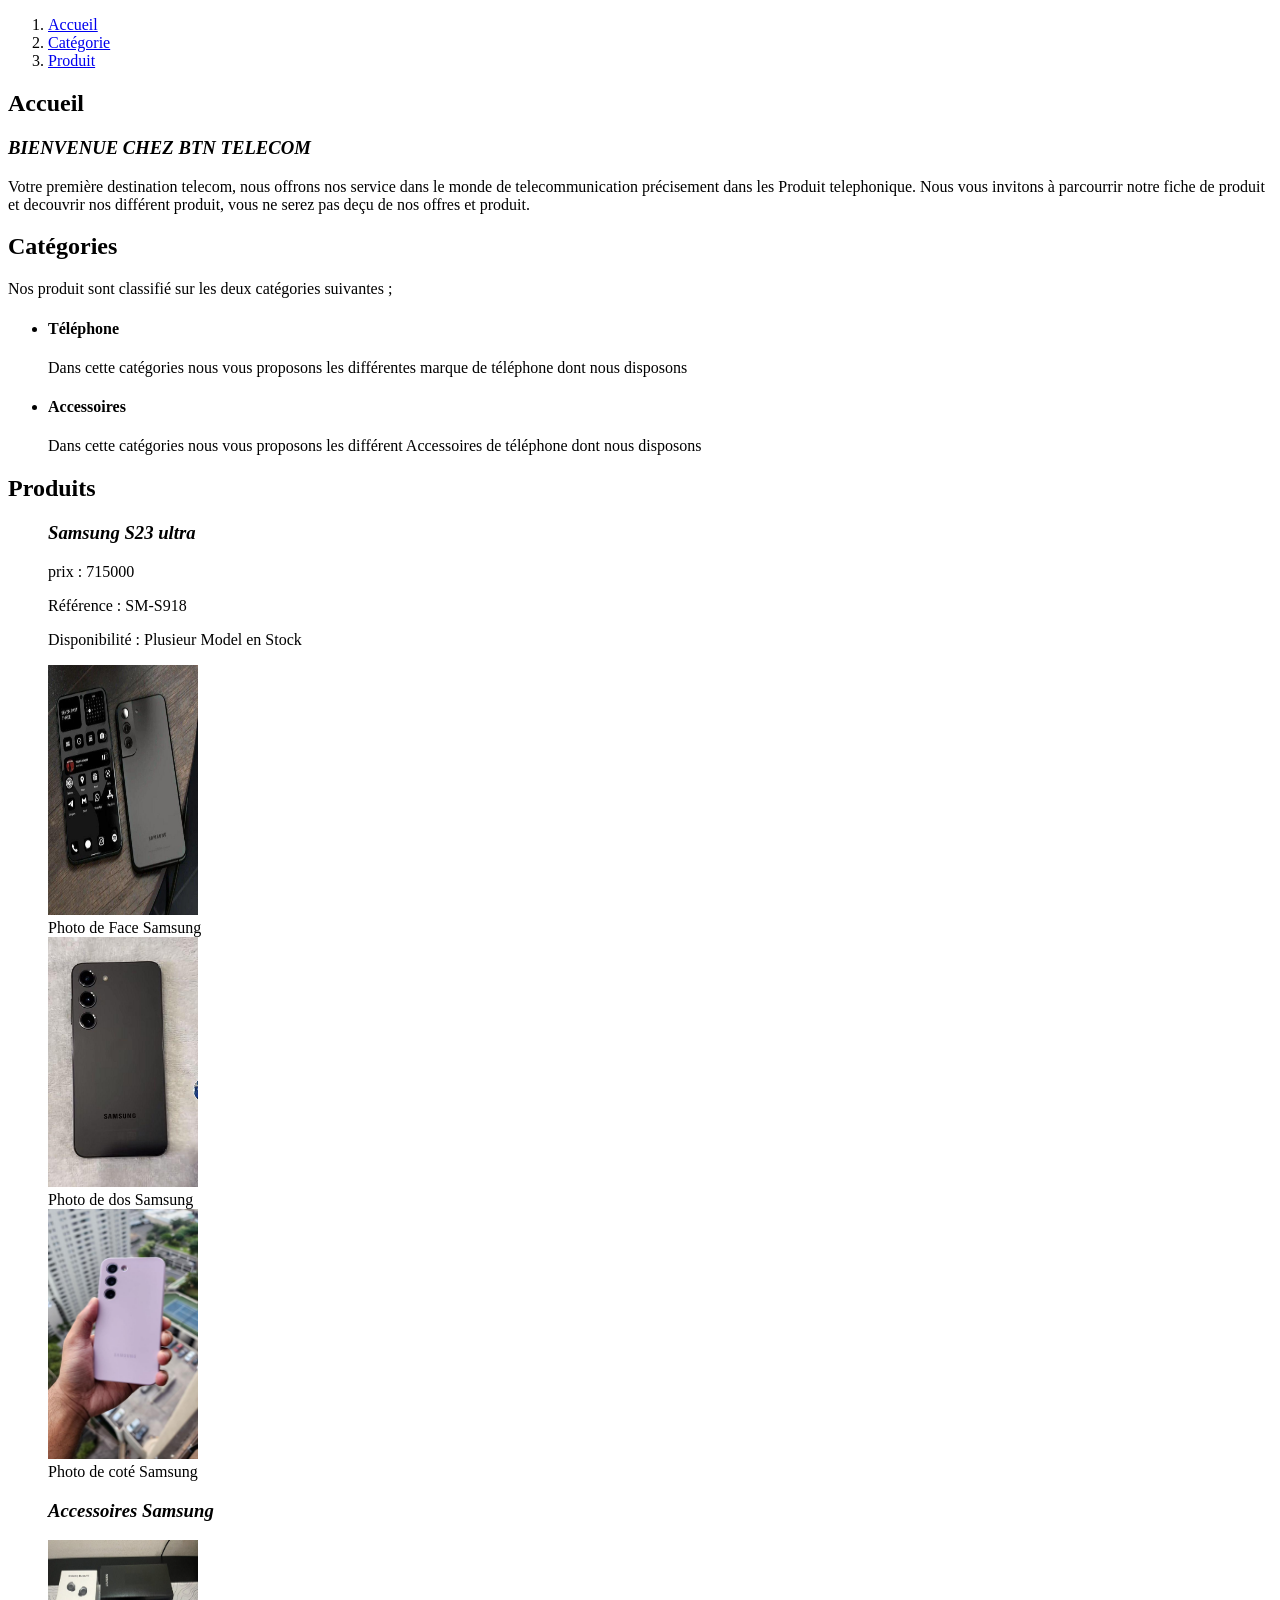
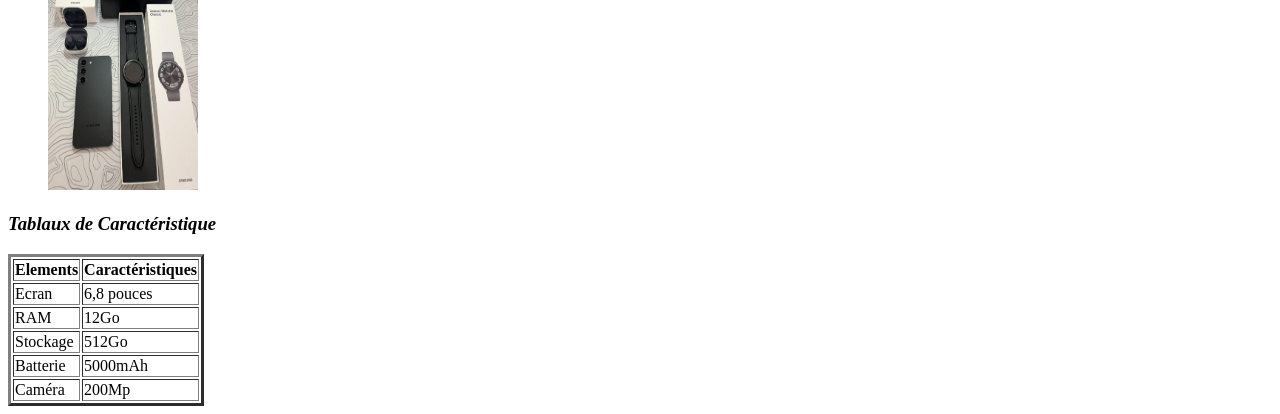
==== index.html @ 60539f17 "first commit" ====
<!DOCTYPE html>
<html lang="fr">

<head>
    <meta charset="UTF-8">
    <meta name="viewport" content="width=device-width, initial-scale=1.0">
    <title>BTN TELECOM</title>
</head>

<body>
    <!-- En-tete du site -->
    <header>
        <nav>
            <ol>
                <li><a href="#Accueil">Accueil</a></li>
                <li><a href="#Catégorie">Catégorie</a></li>
                <li><a href="#Produit">Produit</a></li>
            </ol>
        </nav>
    </header>
    <h2 id="Accueil">
        Accueil
    </h2>
    <h3>
        <em>
            BIENVENUE CHEZ BTN TELECOM
        </em>
    </h3>
    <P>
        Votre première destination telecom, nous offrons nos service dans le monde de telecommunication précisement dans
        les Produit telephonique. Nous vous invitons à parcourrir notre fiche de produit et decouvrir nos différent
        produit, vous ne serez pas deçu de nos offres et produit.
    </P>
    <h2 id="Catégorie">
        Catégories
    </h2>
    <p>
        Nos produit sont classifié sur les deux catégories suivantes ;
    </p>
    <ul>
        <li>
            <h4>
                Téléphone
            </h4>
        </li>
        <p>
            Dans cette catégories nous vous proposons les différentes marque de téléphone dont nous disposons
        </p>
        <li>
            <h4>
                Accessoires
            </h4>
        </li>
        <p>Dans cette catégories nous vous proposons les différent Accessoires de téléphone dont nous disposons</p>
    </ul>
    <h2 id="Produit">Produits</h2>
    <figure>
        <h3><em>Samsung S23 ultra</em></h3>
        <p>prix : 715000</p>
        <P>Référence : SM-S918</P>
        <P>Disponibilité : Plusieur Model en Stock</P>
        <img src="Image1.jpg" alt="Photo de Face Samsung" width="150" height="250">
        <figcaption>
            Photo de Face Samsung
        </figcaption>
        <img src="Image2.jpg" alt="Photo de dos Samsung" width="150" height="250">
        <FIgcaption>
            Photo de dos Samsung
        </FIgcaption>
        <img src="Image3.jpg" alt="photo de coté Samsung" width="150" height="250">
        <FIgcaption>
            Photo de coté Samsung
        </FIgcaption>
        <h3><em>Accessoires Samsung</em></h3>
        <img src="Image4.jpg" alt="Accessoires Samsung" width="150" height="250">
    </figure>
    <h3><em>Tablaux de Caractéristique</em></h3>
    <table border="3">
        <thead>
            <tr>
                <th>Elements</th>
                <th>Caractéristiques</th>
            </tr>
        </thead>
        <tbody>
            <tr>
                <td>
                    Ecran
                </td>
                <td>
                    6,8 pouces
                </td>
            </tr>
            <tr>
                <td>
                    RAM
                </td>
                <td>
                    12Go
                </td>
            </tr>
            <tr>
                <td>
                    Stockage
                </td>
                <td>
                    512Go
                </td>
            </tr>
            <tr>
                <td>
                    Batterie
                </td>
                <td>
                    5000mAh
                </td>
            </tr>
            <tr>
                <td>
                    Caméra
                </td>
                <td>
                    200Mp
                </td>
            </tr></tbody>
    </table>
</body>

</html>
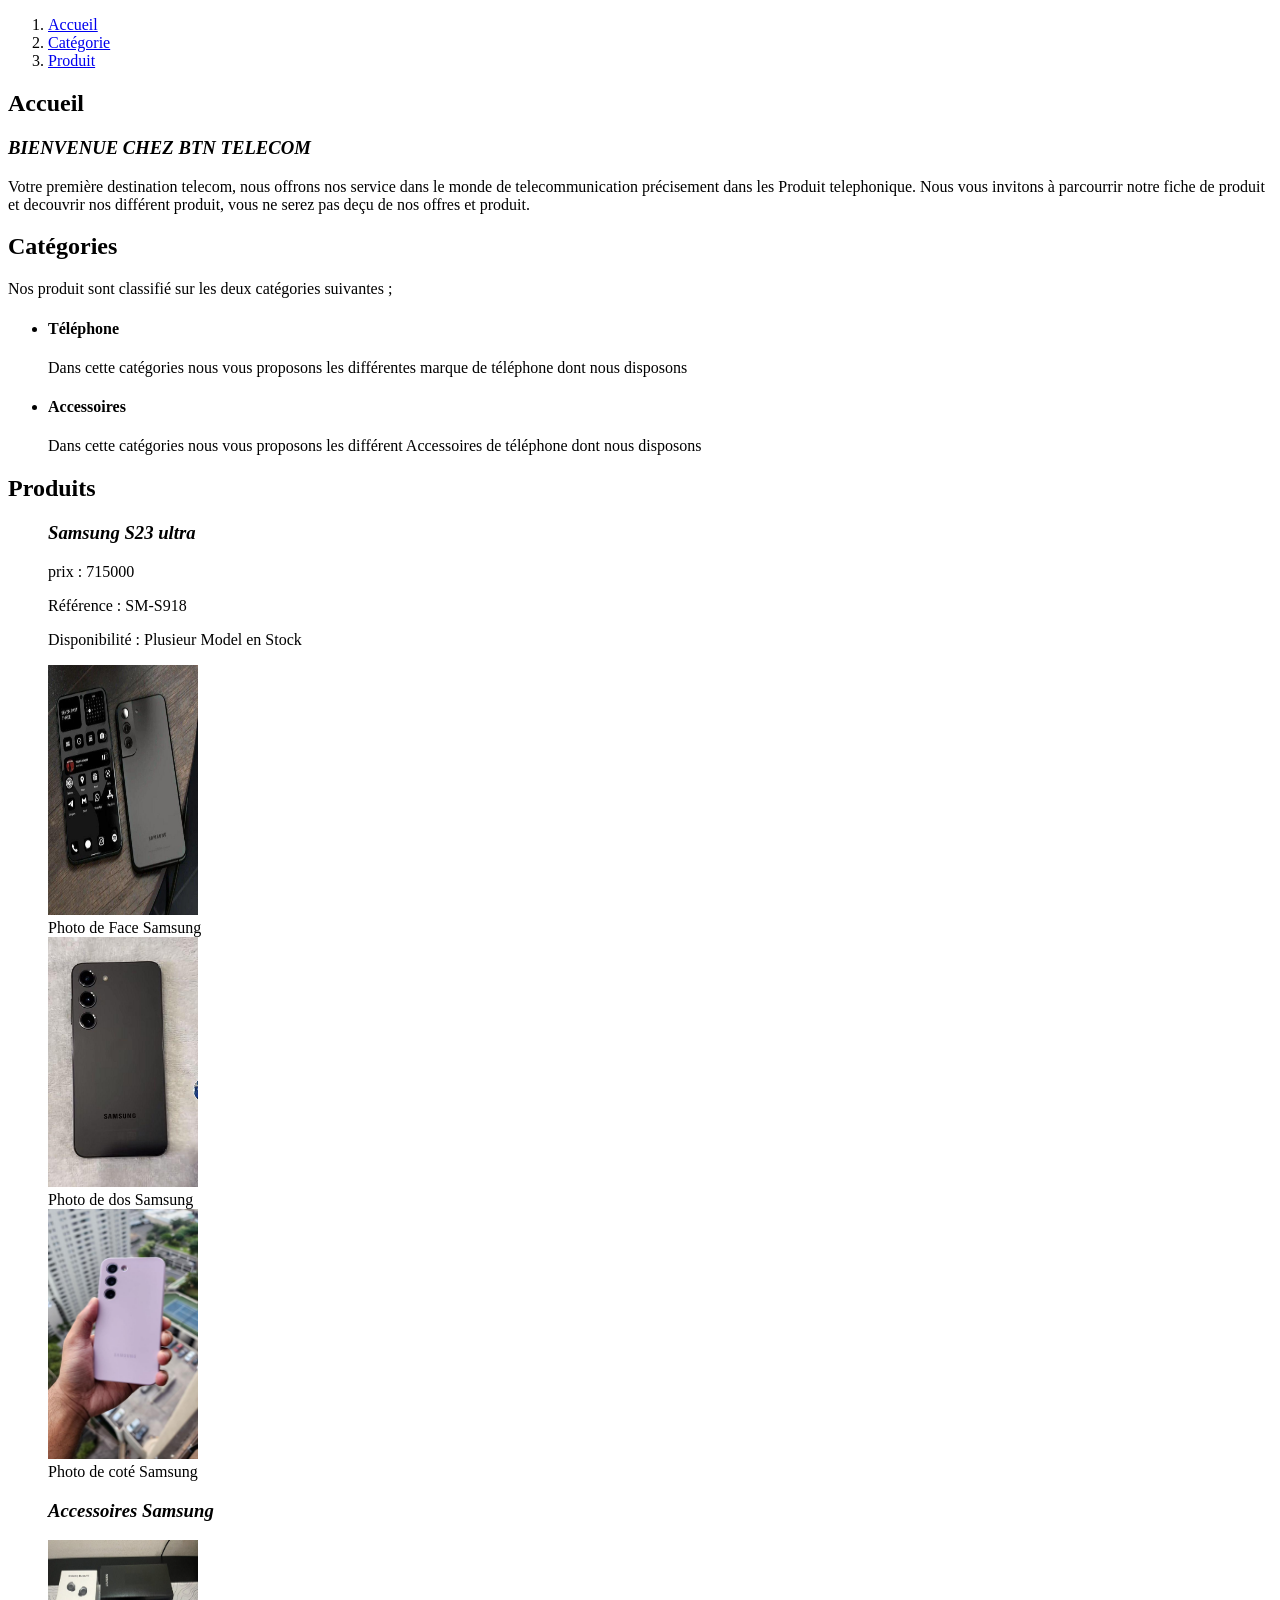
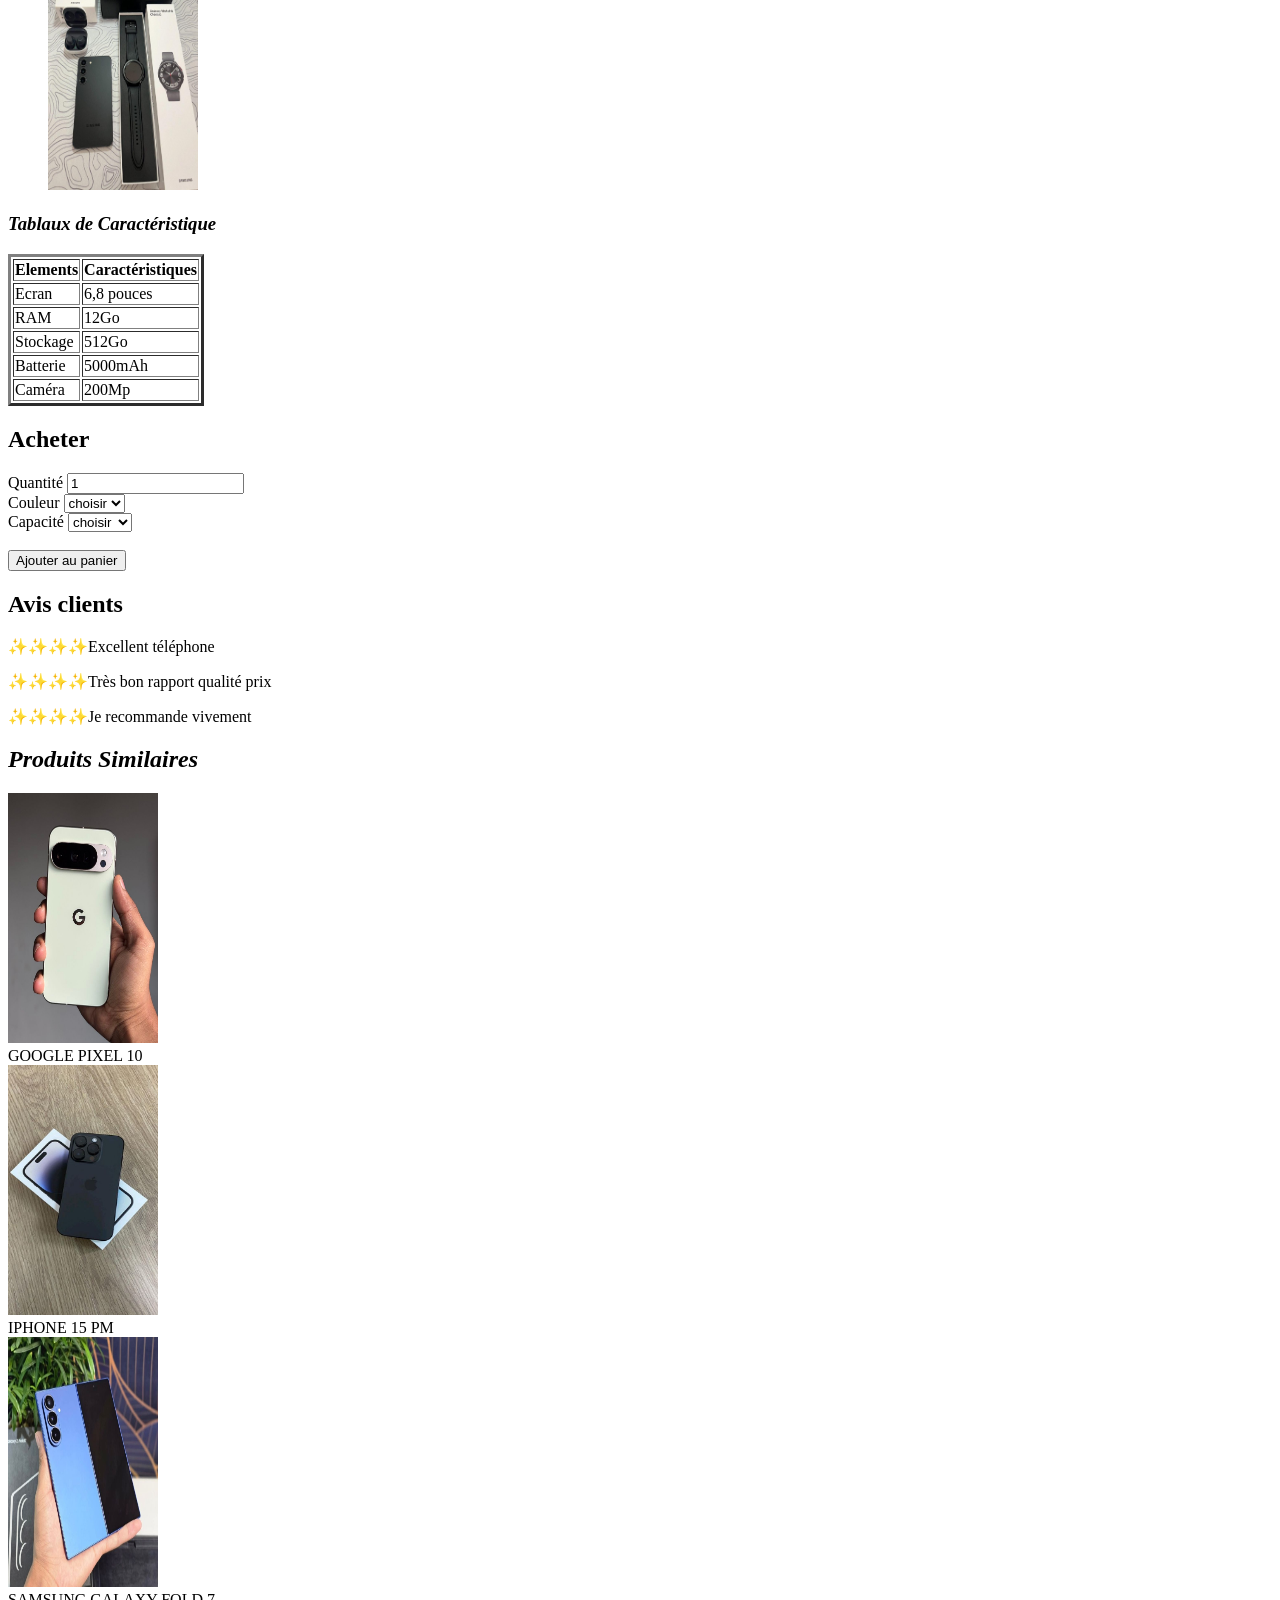
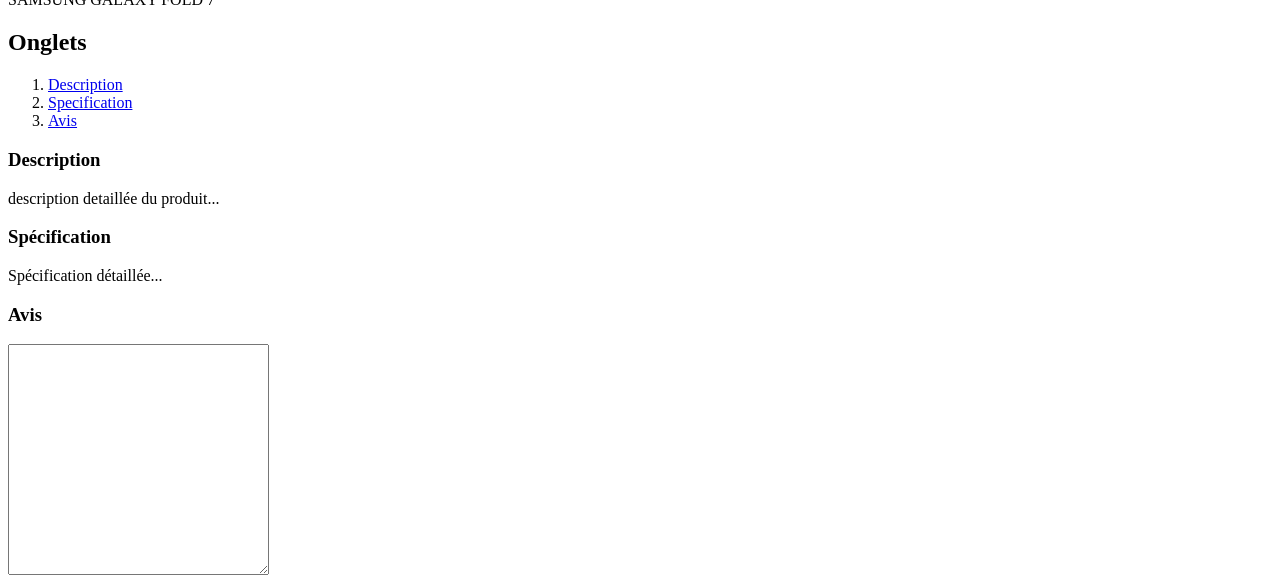
==== commit 087f3e38: "html commit" ====
--- a/index.html
+++ b/index.html
@@ -9,8 +9,8 @@
 
 <body>
     <!-- En-tete du site -->
-    <header>
-        <nav>
+    <header class="head" id="head-nav">
+        <nav class="nav" id="nav-link">
             <ol>
                 <li><a href="#Accueil">Accueil</a></li>
                 <li><a href="#Catégorie">Catégorie</a></li>
@@ -75,14 +75,14 @@
         <img src="Image4.jpg" alt="Accessoires Samsung" width="150" height="250">
     </figure>
     <h3><em>Tablaux de Caractéristique</em></h3>
-    <table border="3">
+    <table id="tab" border="3">
         <thead>
             <tr>
                 <th>Elements</th>
                 <th>Caractéristiques</th>
             </tr>
         </thead>
-        <tbody>
+        <tbody id="tbody">
             <tr>
                 <td>
                     Ecran
@@ -122,8 +122,76 @@
                 <td>
                     200Mp
                 </td>
-            </tr></tbody>
+            </tr>
+        </tbody>
     </table>
+    <section>
+        <h2>Acheter</h2>
+        <form action="">
+            <label>Quantité</label>
+            <input type="number" min="1" value="1" required><br>
+            <label>Couleur</label>
+            <select name="" id="" required>
+                <option>choisir</option>
+                <option>Noir</option>
+                <option>Bleu</option>
+                <option>Blanc</option>
+                <option>Gris</option>
+            </select>
+            <br>
+            <label>Capacité</label>
+            <select name="" id="" required>
+                <option>choisir</option>
+                <option>64GB</option>
+                <option>128GB</option>
+                <option>256GB</option>
+                <option>512GB</option>
+            </select>
+            <br><br>
+            <button id="bouton" type="submit">Ajouter au panier</button>
+        </form>
+    </section>
+    <section id="sec1">
+        <h2>Avis clients</h2>
+        <p>✨✨✨✨Excellent téléphone</p>
+        <p>✨✨✨✨Très bon rapport qualité prix</p>
+        <p>✨✨✨✨Je recommande vivement</p>
+
+    </section>
+    <section id="sec2">
+        <h2><em>Produits Similaires</em></h2>
+        <img src="Image7.jpg" alt="vue de dos du telephone" width="150" height="250">
+        <figcaption>
+            GOOGLE PIXEL 10
+        </figcaption>
+        <img src="Image5.jpg" alt="vue de dos" width="150" height="250">
+        <figcaption>
+            IPHONE 15 PM
+        </figcaption>
+        <img src="Image6.jpg" alt="vue de dos" width="150" height="250">
+        <figcaption>
+            SAMSUNG GALAXY FOLD 7
+        </figcaption>
+    </section>
+    <section id="sec3">
+        <h2>Onglets</h2>
+        <nav class="" id="nav-link2">
+            <ol>
+                <li><a href="#description">Description</a></li>
+                <li><a href="#specification">Specification</a></li>
+                <li><a href="#avis">Avis</a></li>
+            </ol>
+        </nav>
+        <h3 id="description">Description</h3>
+        <p>description detaillée du produit...</p>
+
+        <h3 id="spécifiaction">Spécification</h3>
+        <p>Spécification détaillée...</p>
+
+        <h3 id="avis">Avis</h3>
+        <textarea cols="30" rows="15" placeholder="">
+        </textarea>
+    </section>
 </body>
 
 </html>
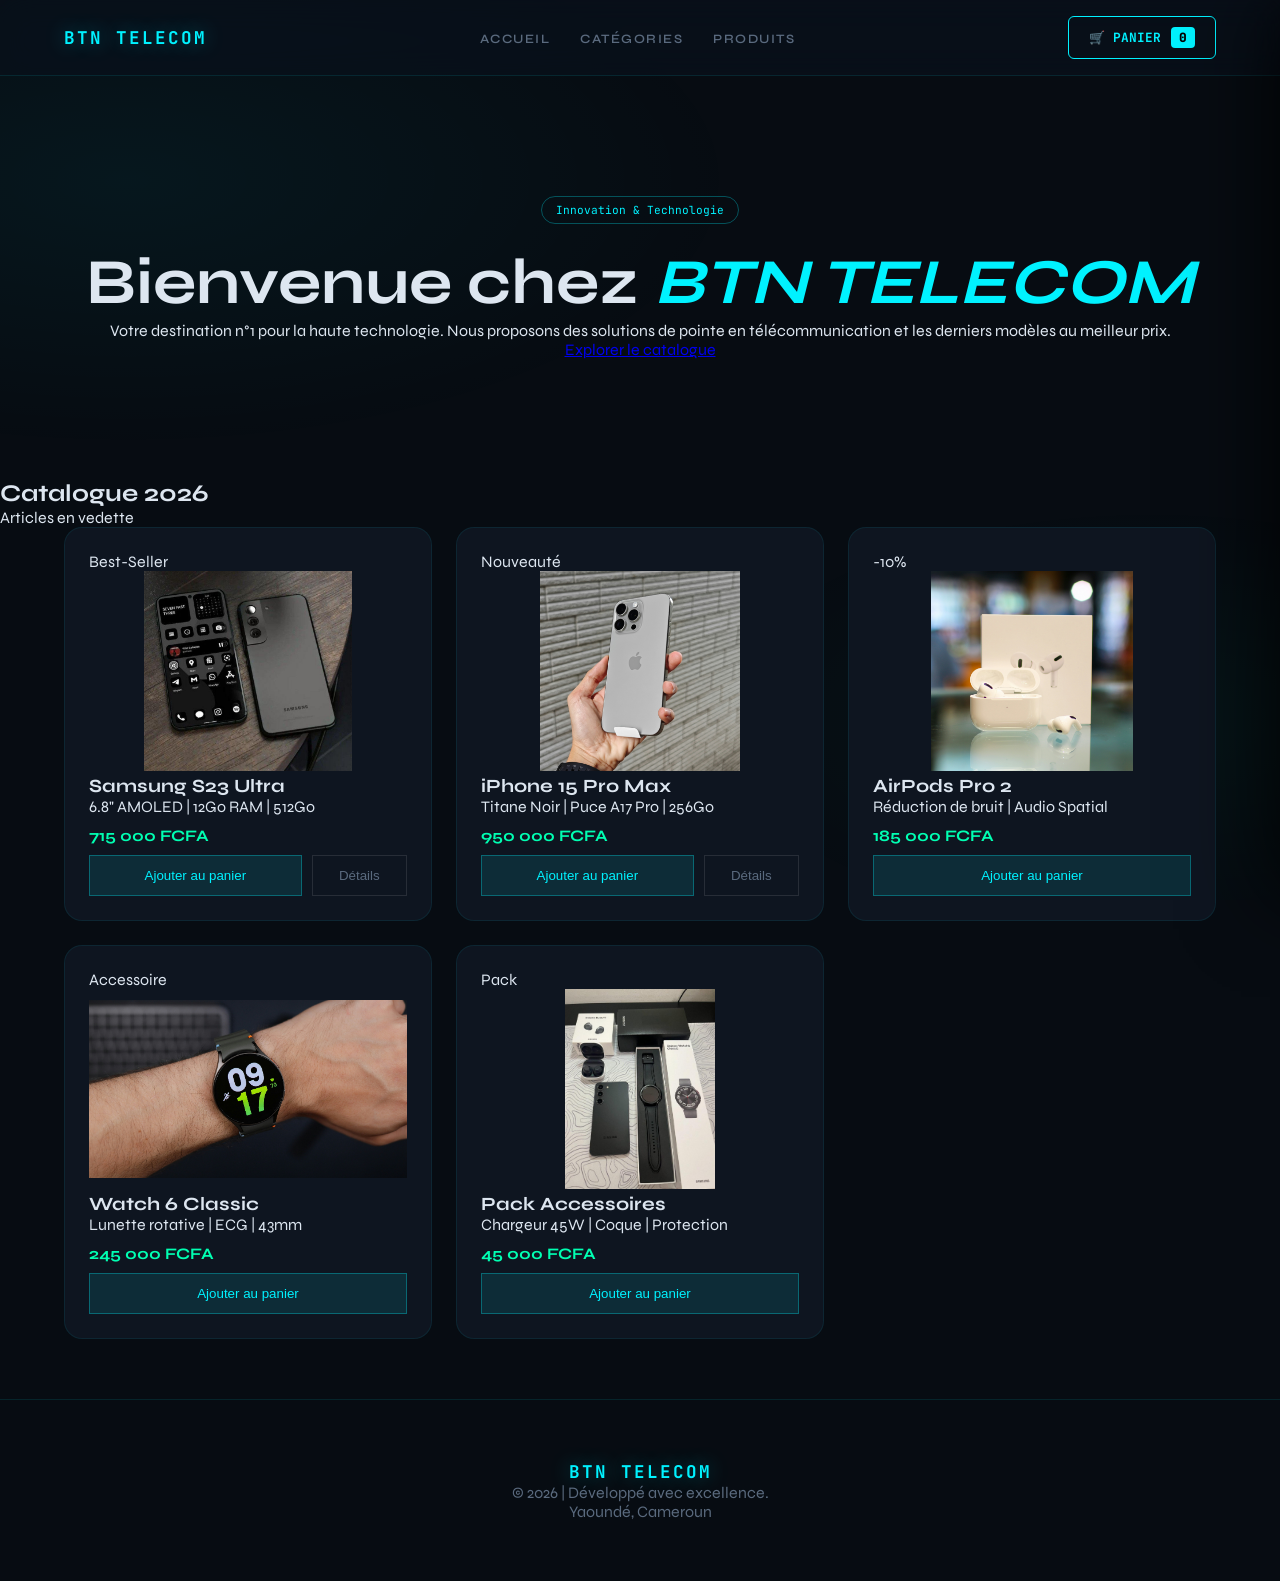
==== commit 8a6ee9e3: "Add files via upload" ====
--- a/index.html
+++ b/index.html
@@ -1,197 +1,151 @@
 <!DOCTYPE html>
 <html lang="fr">
-
 <head>
     <meta charset="UTF-8">
     <meta name="viewport" content="width=device-width, initial-scale=1.0">
-    <title>BTN TELECOM</title>
+    <title>BTN TELECOM | Premium Tech Store</title>
+    
+    <link rel="preconnect" href="https://fonts.googleapis.com">
+    <link rel="preconnect" href="https://fonts.gstatic.com" crossorigin>
+    <link href="https://fonts.googleapis.com/css2?family=JetBrains+Mono:wght@400;700&family=Syne:wght@400;600;700;800&display=swap" rel="stylesheet">
+    
+    <link rel="stylesheet" href="style.css">
 </head>
+<body>
 
-<body>
-    <!-- En-tete du site -->
-    <header class="head" id="head-nav">
-        <nav class="nav" id="nav-link">
+    <div id="overlay" class="overlay"></div>
+
+    <header>
+        <div class="logo">BTN TELECOM</div>
+        <nav>
             <ol>
-                <li><a href="#Accueil">Accueil</a></li>
-                <li><a href="#Catégorie">Catégorie</a></li>
-                <li><a href="#Produit">Produit</a></li>
+                <li><a href="#accueil">Accueil</a></li>
+                <li><a href="#categories">Catégories</a></li>
+                <li><a href="#produits">Produits</a></li>
             </ol>
         </nav>
+        <div class="cart-container">
+            <button id="cart-icon-btn">
+                🛒 PANIER <span id="cart-count">0</span>
+            </button>
+        </div>
     </header>
-    <h2 id="Accueil">
-        Accueil
-    </h2>
-    <h3>
-        <em>
-            BIENVENUE CHEZ BTN TELECOM
-        </em>
-    </h3>
-    <P>
-        Votre première destination telecom, nous offrons nos service dans le monde de telecommunication précisement dans
-        les Produit telephonique. Nous vous invitons à parcourrir notre fiche de produit et decouvrir nos différent
-        produit, vous ne serez pas deçu de nos offres et produit.
-    </P>
-    <h2 id="Catégorie">
-        Catégories
-    </h2>
-    <p>
-        Nos produit sont classifié sur les deux catégories suivantes ;
-    </p>
-    <ul>
-        <li>
-            <h4>
-                Téléphone
-            </h4>
-        </li>
-        <p>
-            Dans cette catégories nous vous proposons les différentes marque de téléphone dont nous disposons
-        </p>
-        <li>
-            <h4>
-                Accessoires
-            </h4>
-        </li>
-        <p>Dans cette catégories nous vous proposons les différent Accessoires de téléphone dont nous disposons</p>
-    </ul>
-    <h2 id="Produit">Produits</h2>
-    <figure>
-        <h3><em>Samsung S23 ultra</em></h3>
-        <p>prix : 715000</p>
-        <P>Référence : SM-S918</P>
-        <P>Disponibilité : Plusieur Model en Stock</P>
-        <img src="Image1.jpg" alt="Photo de Face Samsung" width="150" height="250">
-        <figcaption>
-            Photo de Face Samsung
-        </figcaption>
-        <img src="Image2.jpg" alt="Photo de dos Samsung" width="150" height="250">
-        <FIgcaption>
-            Photo de dos Samsung
-        </FIgcaption>
-        <img src="Image3.jpg" alt="photo de coté Samsung" width="150" height="250">
-        <FIgcaption>
-            Photo de coté Samsung
-        </FIgcaption>
-        <h3><em>Accessoires Samsung</em></h3>
-        <img src="Image4.jpg" alt="Accessoires Samsung" width="150" height="250">
-    </figure>
-    <h3><em>Tablaux de Caractéristique</em></h3>
-    <table id="tab" border="3">
-        <thead>
-            <tr>
-                <th>Elements</th>
-                <th>Caractéristiques</th>
-            </tr>
-        </thead>
-        <tbody id="tbody">
-            <tr>
-                <td>
-                    Ecran
-                </td>
-                <td>
-                    6,8 pouces
-                </td>
-            </tr>
-            <tr>
-                <td>
-                    RAM
-                </td>
-                <td>
-                    12Go
-                </td>
-            </tr>
-            <tr>
-                <td>
-                    Stockage
-                </td>
-                <td>
-                    512Go
-                </td>
-            </tr>
-            <tr>
-                <td>
-                    Batterie
-                </td>
-                <td>
-                    5000mAh
-                </td>
-            </tr>
-            <tr>
-                <td>
-                    Caméra
-                </td>
-                <td>
-                    200Mp
-                </td>
-            </tr>
-        </tbody>
-    </table>
-    <section>
-        <h2>Acheter</h2>
-        <form action="">
-            <label>Quantité</label>
-            <input type="number" min="1" value="1" required><br>
-            <label>Couleur</label>
-            <select name="" id="" required>
-                <option>choisir</option>
-                <option>Noir</option>
-                <option>Bleu</option>
-                <option>Blanc</option>
-                <option>Gris</option>
-            </select>
-            <br>
-            <label>Capacité</label>
-            <select name="" id="" required>
-                <option>choisir</option>
-                <option>64GB</option>
-                <option>128GB</option>
-                <option>256GB</option>
-                <option>512GB</option>
-            </select>
-            <br><br>
-            <button id="bouton" type="submit">Ajouter au panier</button>
-        </form>
-    </section>
-    <section id="sec1">
-        <h2>Avis clients</h2>
-        <p>✨✨✨✨Excellent téléphone</p>
-        <p>✨✨✨✨Très bon rapport qualité prix</p>
-        <p>✨✨✨✨Je recommande vivement</p>
 
-    </section>
-    <section id="sec2">
-        <h2><em>Produits Similaires</em></h2>
-        <img src="Image7.jpg" alt="vue de dos du telephone" width="150" height="250">
-        <figcaption>
-            GOOGLE PIXEL 10
-        </figcaption>
-        <img src="Image5.jpg" alt="vue de dos" width="150" height="250">
-        <figcaption>
-            IPHONE 15 PM
-        </figcaption>
-        <img src="Image6.jpg" alt="vue de dos" width="150" height="250">
-        <figcaption>
-            SAMSUNG GALAXY FOLD 7
-        </figcaption>
-    </section>
-    <section id="sec3">
-        <h2>Onglets</h2>
-        <nav class="" id="nav-link2">
-            <ol>
-                <li><a href="#description">Description</a></li>
-                <li><a href="#specification">Specification</a></li>
-                <li><a href="#avis">Avis</a></li>
-            </ol>
-        </nav>
-        <h3 id="description">Description</h3>
-        <p>description detaillée du produit...</p>
+    <div id="cart-sidebar" class="cart-sidebar">
+        <div class="cart-header">
+            <h3>MON PANIER</h3>
+            <button id="close-cart">&times;</button>
+        </div>
+        <div id="cart-items-list">
+            <p class="empty-msg">Votre panier est vide.</p>
+        </div>
+        <div class="cart-footer">
+            <div class="total">
+                <span class="total-label">Total estimation</span>
+                <span class="total-amount"><span id="cart-total">0</span> FCFA</span>
+            </div>
+            <button class="btn-checkout">Commander via WhatsApp</button>
+        </div>
+    </div>
 
-        <h3 id="spécifiaction">Spécification</h3>
-        <p>Spécification détaillée...</p>
+    <main>
+        <section id="accueil">
+            <div class="hero-content">
+                <span class="hero-eyebrow">Innovation & Technologie</span>
+                <h1>Bienvenue chez <em>BTN TELECOM</em></h1>
+                <p class="hero-sub">
+                    Votre destination n°1 pour la haute technologie. Nous proposons des solutions de pointe 
+                    en télécommunication et les derniers modèles au meilleur prix.
+                </p>
+                <a href="#produits" class="hero-cta">Explorer le catalogue</a>
+            </div>
+        </section>
 
-        <h3 id="avis">Avis</h3>
-        <textarea cols="30" rows="15" placeholder="">
-        </textarea>
-    </section>
+        <section id="produits" class="section-wrapper">
+            <div class="section-header">
+                <h2>Catalogue 2026</h2>
+                <span class="badge-count">Articles en vedette</span>
+            </div>
+
+            <div class="product-grid">
+                
+                <article class="product-card">
+                    <div class="status-tag">Best-Seller</div>
+                    <img src="Image1.jpg" alt="Samsung S23 Ultra" class="main-img">
+                    <div class="product-details">
+                        <h3>Samsung S23 Ultra</h3>
+                        <p class="specs-preview">6.8" AMOLED | 12Go RAM | 512Go</p>
+                        <div class="price-tag">715 000 FCFA</div>
+                        <div class="actions">
+                            <button class="btn-buy">Ajouter au panier</button>
+                            <button class="btn-view">Détails</button>
+                        </div>
+                    </div>
+                </article>
+
+                <article class="product-card">
+                    <div class="status-tag">Nouveauté</div>
+                    <img src="thai-nguyen-NbJ2LrMc3kE-unsplash.jpg" alt="iPhone 15 Pro Max" class="main-img">
+                    <div class="product-details">
+                        <h3>iPhone 15 Pro Max</h3>
+                        <p class="specs-preview">Titane Noir | Puce A17 Pro | 256Go</p>
+                        <div class="price-tag">950 000 FCFA</div>
+                        <div class="actions">
+                            <button class="btn-buy">Ajouter au panier</button>
+                            <button class="btn-view">Détails</button>
+                        </div>
+                    </div>
+                </article>
+
+                <article class="product-card">
+                    <div class="status-tag promo">-10%</div>
+                    <img src="zana-latif-TnDTzDiJbJo-unsplash.jpg" alt="AirPods Pro 2" class="main-img">
+                    <div class="product-details">
+                        <h3>AirPods Pro 2</h3>
+                        <p class="specs-preview">Réduction de bruit | Audio Spatial</p>
+                        <div class="price-tag">185 000 FCFA</div>
+                        <div class="actions">
+                            <button class="btn-buy">Ajouter au panier</button>
+                        </div>
+                    </div>
+                </article>
+
+                <article class="product-card">
+                    <div class="status-tag">Accessoire</div>
+                    <img src="daniel-romero-COvwQWG2XMc-unsplash.jpg" alt="Galaxy Watch 6" class="main-img">
+                    <div class="product-details">
+                        <h3>Watch 6 Classic</h3>
+                        <p class="specs-preview">Lunette rotative | ECG | 43mm</p>
+                        <div class="price-tag">245 000 FCFA</div>
+                        <div class="actions">
+                            <button class="btn-buy">Ajouter au panier</button>
+                        </div>
+                    </div>
+                </article>
+
+                <article class="product-card">
+                    <div class="status-tag">Pack</div>
+                    <img src="Image4.jpg" alt="Kit Accessoires" class="main-img">
+                    <div class="product-details">
+                        <h3>Pack Accessoires</h3>
+                        <p class="specs-preview">Chargeur 45W | Coque | Protection</p>
+                        <div class="price-tag">45 000 FCFA</div>
+                        <div class="actions">
+                            <button class="btn-buy">Ajouter au panier</button>
+                        </div>
+                    </div>
+                </article>
+
+            </div>
+        </section>
+    </main>
+
+    <footer>
+        <div class="logo">BTN TELECOM</div>
+        <p>&copy; 2026 | Développé avec excellence.</p>
+        <p>Yaoundé, Cameroun</p>
+    </footer>
+
+    <script src="script.js"></script>
 </body>
-
 </html>
--- a/style.css
+++ b/style.css
@@ -0,0 +1,363 @@
+/* ========================= RESET & CONFIG ========================= */
+:root {
+    --bg: #070c12;
+    --card-bg: #0e1520;
+    --card-border: rgba(0, 242, 255, 0.08);
+
+    --text: #dde6f0;
+    --text-dim: #5a6a7e;
+
+    --cyan: #00f2ff;
+    --green: #00ffb2;
+    --red: #ff4d6a;
+    --gold: #ffd166;
+
+    --glass: rgba(10, 16, 26, 0.75);
+    --ease: cubic-bezier(0.165, 0.84, 0.44, 1);
+
+    /* upgrades */
+    --radius-sm: 6px;
+    --radius-md: 12px;
+    --radius-lg: 18px;
+
+    --shadow-sm: 0 5px 15px rgba(0,0,0,0.2);
+    --shadow-md: 0 15px 40px rgba(0,0,0,0.35);
+    --shadow-glow: 0 0 25px rgba(0,242,255,0.25);
+}
+
+*, *::before, *::after {
+    margin: 0;
+    padding: 0;
+    box-sizing: border-box;
+}
+
+html {
+    scroll-behavior: smooth;
+}
+
+body {
+    background: var(--bg);
+    color: var(--text);
+    font-family: 'Syne', sans-serif;
+    overflow-x: hidden;
+}
+
+/* ========================= BACKGROUND ========================= */
+body::before {
+    content: '';
+    position: fixed;
+    inset: 0;
+    background:
+        radial-gradient(ellipse 80% 50% at 10% 20%, rgba(0,242,255,0.05) 0%, transparent 60%),
+        radial-gradient(ellipse 60% 40% at 90% 80%, rgba(0,255,178,0.04) 0%, transparent 60%);
+    pointer-events: none;
+    z-index: 0;
+}
+
+/* ========================= HEADER ========================= */
+header {
+    position: sticky;
+    top: 0;
+    z-index: 1000;
+    display: flex;
+    justify-content: space-between;
+    align-items: center;
+    padding: 1rem 5%;
+    background: var(--glass);
+    backdrop-filter: blur(16px) saturate(180%);
+    border-bottom: 1px solid rgba(0,242,255,0.1);
+}
+
+.logo {
+    font-family: 'JetBrains Mono', monospace;
+    font-size: 1.1rem;
+    font-weight: 700;
+    color: var(--cyan);
+    letter-spacing: 2px;
+    text-shadow: 0 0 20px rgba(0,242,255,0.4);
+}
+
+nav ol {
+    display: flex;
+    list-style: none;
+    gap: 30px;
+}
+
+nav a {
+    color: var(--text-dim);
+    text-decoration: none;
+    font-size: 0.8rem;
+    font-weight: 600;
+    letter-spacing: 1.5px;
+    text-transform: uppercase;
+    position: relative;
+    transition: 0.3s var(--ease);
+}
+
+nav a:hover {
+    color: var(--cyan);
+}
+
+nav a::after {
+    content: '';
+    position: absolute;
+    left: 0;
+    bottom: -4px;
+    width: 0;
+    height: 1px;
+    background: var(--cyan);
+    transition: 0.3s var(--ease);
+}
+
+nav a:hover::after {
+    width: 100%;
+}
+
+/* ========================= CART BUTTON ========================= */
+#cart-icon-btn {
+    background: transparent;
+    border: 1px solid var(--cyan);
+    color: var(--cyan);
+    padding: 10px 20px;
+    border-radius: var(--radius-sm);
+    font-family: 'JetBrains Mono', monospace;
+    font-size: 0.8rem;
+    font-weight: 700;
+    cursor: pointer;
+    display: flex;
+    align-items: center;
+    gap: 10px;
+    transition: 0.3s var(--ease);
+}
+
+#cart-icon-btn:hover {
+    background: var(--cyan);
+    color: #000;
+    box-shadow: var(--shadow-glow);
+    transform: translateY(-2px);
+}
+
+#cart-count {
+    background: var(--cyan);
+    color: #000;
+    padding: 2px 8px;
+    border-radius: 4px;
+    font-weight: 800;
+}
+
+/* ========================= OVERLAY ========================= */
+.overlay {
+    position: fixed;
+    inset: 0;
+    background: rgba(0,0,0,0.6);
+    z-index: 1500;
+    opacity: 0;
+    pointer-events: none;
+    transition: 0.3s;
+}
+
+.overlay.active {
+    opacity: 1;
+    pointer-events: all;
+}
+
+/* ========================= CART SIDEBAR ========================= */
+.cart-sidebar {
+    position: fixed;
+    top: 0;
+    right: -420px;
+    width: 400px;
+    height: 100%;
+    background: #0a1120;
+    border-left: 1px solid rgba(0,242,255,0.15);
+    padding: 30px;
+    display: flex;
+    flex-direction: column;
+    transition: 0.5s var(--ease);
+    z-index: 2000;
+    box-shadow: -30px 0 80px rgba(0,0,0,0.8);
+}
+
+.cart-sidebar.active {
+    right: 0;
+}
+
+.cart-header {
+    display: flex;
+    justify-content: space-between;
+    align-items: center;
+    margin-bottom: 25px;
+    border-bottom: 1px solid rgba(0,242,255,0.1);
+    padding-bottom: 15px;
+}
+
+#close-cart {
+    background: none;
+    border: none;
+    color: var(--text-dim);
+    font-size: 24px;
+    cursor: pointer;
+}
+
+#close-cart:hover {
+    color: var(--red);
+}
+
+#cart-items-list {
+    flex: 1;
+    overflow-y: auto;
+}
+
+.empty-msg {
+    text-align: center;
+    margin-top: 60px;
+    color: var(--text-dim);
+}
+
+.cart-item {
+    display: flex;
+    justify-content: space-between;
+    padding: 14px 0;
+    border-bottom: 1px solid rgba(255,255,255,0.05);
+}
+
+.cart-item button {
+    background: none;
+    border: 1px solid var(--red);
+    color: var(--red);
+    width: 30px;
+    height: 30px;
+    border-radius: 6px;
+    cursor: pointer;
+}
+
+.cart-item button:hover {
+    background: var(--red);
+    color: #fff;
+}
+
+/* ========================= HERO ========================= */
+#accueil {
+    padding: 120px 5%;
+    text-align: center;
+}
+
+.hero-eyebrow {
+    font-family: 'JetBrains Mono', monospace;
+    font-size: 0.7rem;
+    color: var(--cyan);
+    border: 1px solid rgba(0,242,255,0.3);
+    padding: 6px 14px;
+    border-radius: 20px;
+    display: inline-block;
+    margin-bottom: 20px;
+}
+
+h1 {
+    font-size: clamp(2.5rem, 6vw, 4rem);
+}
+
+h1 em {
+    color: var(--cyan);
+}
+
+/* ========================= SECTIONS ========================= */
+section {
+    position: relative;
+    z-index: 1;
+}
+
+/* ========================= PRODUCTS ========================= */
+.product-grid {
+    display: grid;
+    grid-template-columns: repeat(auto-fill, minmax(300px, 1fr));
+    gap: 24px;
+    padding: 0 5%;
+}
+
+.product-card {
+    background: var(--card-bg);
+    border: 1px solid var(--card-border);
+    border-radius: var(--radius-lg);
+    padding: 24px;
+    transition: 0.4s var(--ease);
+    position: relative;
+    overflow: hidden;
+}
+
+.product-card:hover {
+    transform: translateY(-8px);
+    box-shadow: var(--shadow-md);
+    border-color: rgba(0,242,255,0.3);
+}
+
+.main-img {
+    width: 100%;
+    height: 200px;
+    object-fit: contain;
+    transition: 0.4s;
+}
+
+.product-card:hover .main-img {
+    transform: scale(1.05);
+}
+
+.price-tag {
+    color: var(--green);
+    font-weight: 700;
+    margin: 10px 0;
+}
+
+/* ========================= BUTTONS ========================= */
+.actions {
+    display: flex;
+    gap: 10px;
+}
+
+.btn-buy {
+    flex: 2;
+    background: rgba(0,242,255,0.1);
+    border: 1px solid rgba(0,242,255,0.3);
+    color: var(--cyan);
+    padding: 12px;
+    cursor: pointer;
+    transition: 0.3s;
+}
+
+.btn-buy:hover {
+    background: var(--cyan);
+    color: #000;
+    box-shadow: var(--shadow-glow);
+}
+
+.btn-view {
+    flex: 1;
+    background: transparent;
+    border: 1px solid rgba(255,255,255,0.1);
+    color: var(--text-dim);
+}
+
+/* ========================= FOOTER ========================= */
+footer {
+    text-align: center;
+    padding: 60px 5%;
+    color: var(--text-dim);
+    border-top: 1px solid rgba(0,242,255,0.1);
+    margin-top: 60px;
+}
+
+/* ========================= RESPONSIVE ========================= */
+@media (max-width: 768px) {
+    nav ol {
+        display: none;
+    }
+
+    .cart-sidebar {
+        width: 100%;
+        right: -100%;
+    }
+
+    .cart-sidebar.active {
+        right: 0;
+    }
+}
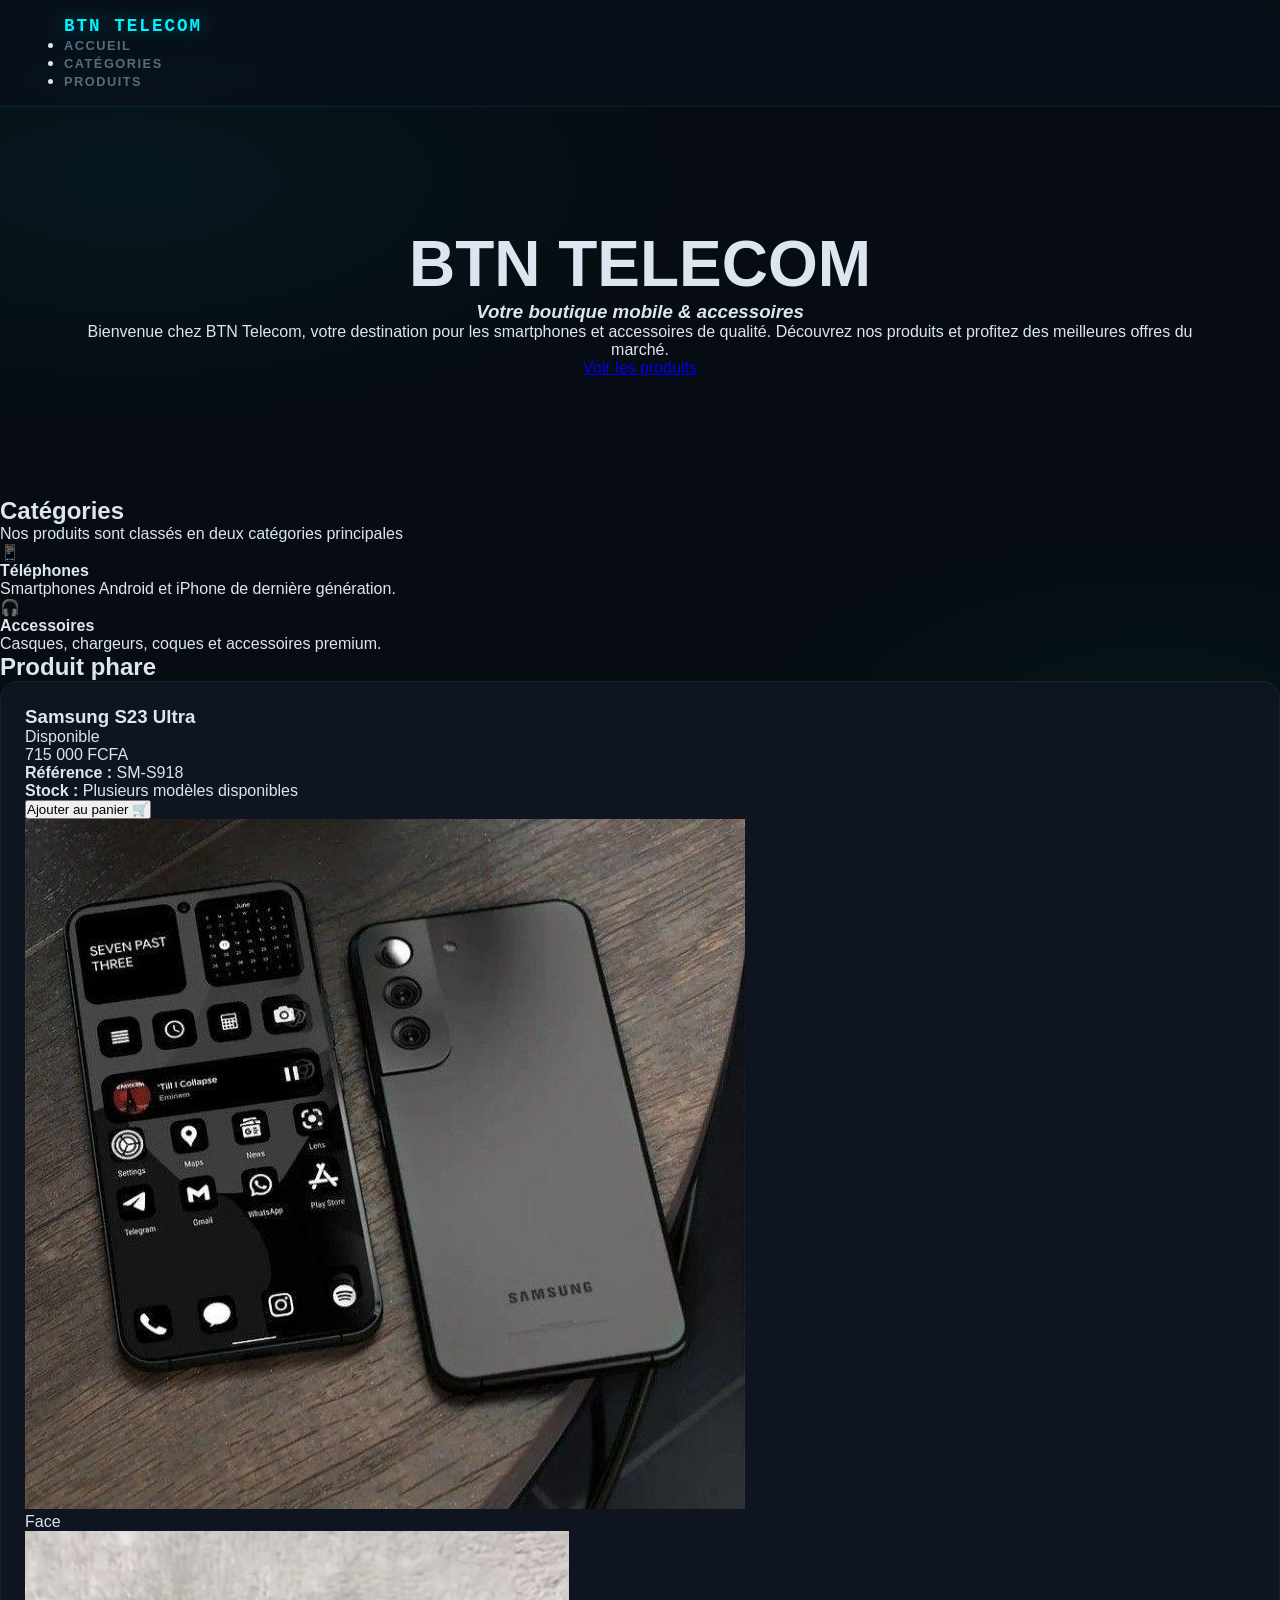
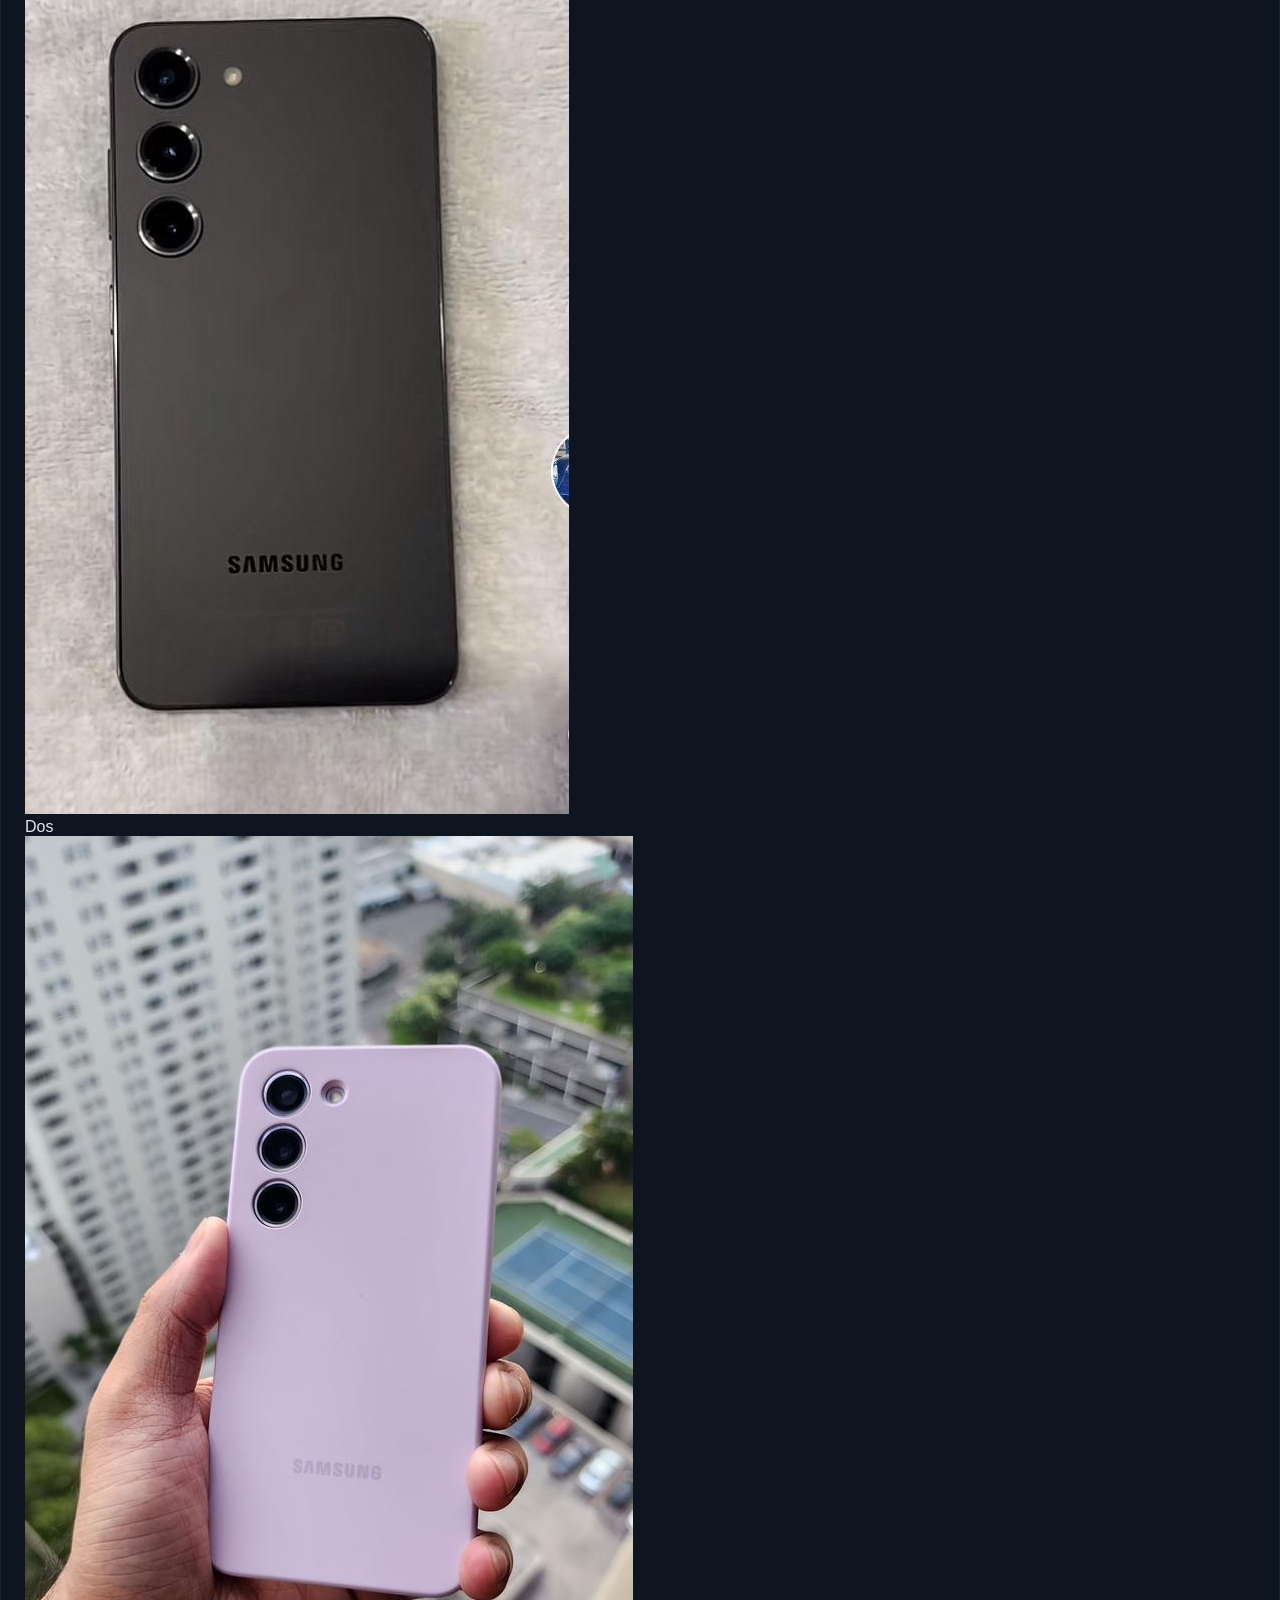
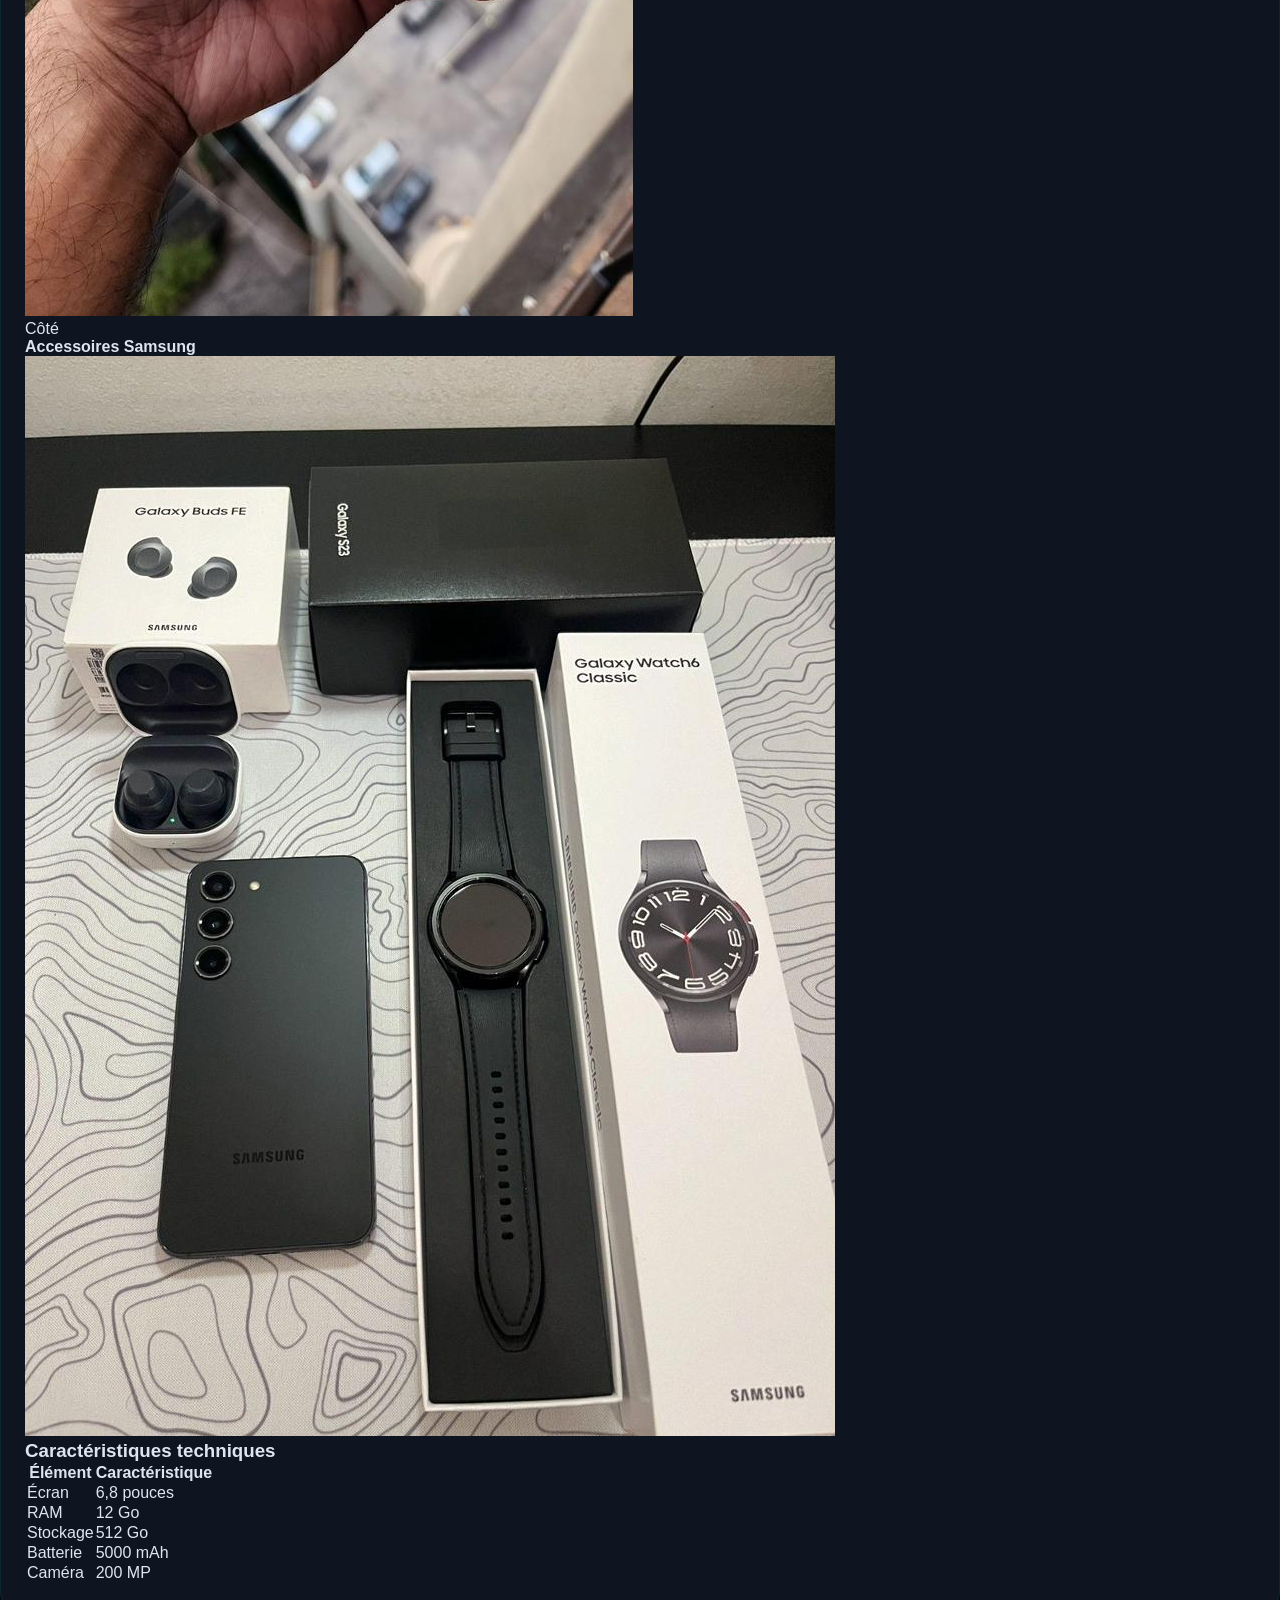
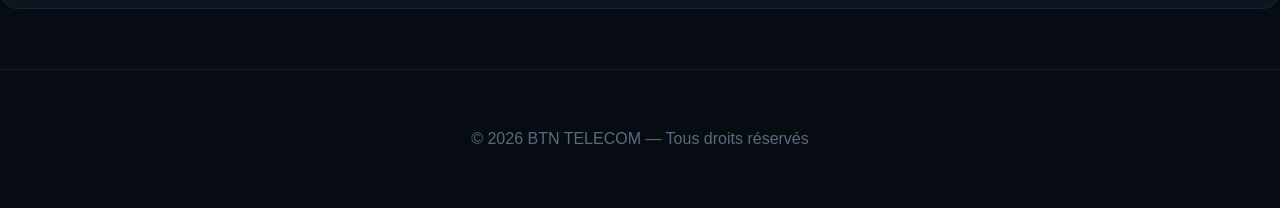
==== commit 4feb612c: "Add files via upload" ====
--- a/index.html
+++ b/index.html
@@ -3,149 +3,153 @@
 <head>
     <meta charset="UTF-8">
     <meta name="viewport" content="width=device-width, initial-scale=1.0">
-    <title>BTN TELECOM | Premium Tech Store</title>
-    
-    <link rel="preconnect" href="https://fonts.googleapis.com">
-    <link rel="preconnect" href="https://fonts.gstatic.com" crossorigin>
-    <link href="https://fonts.googleapis.com/css2?family=JetBrains+Mono:wght@400;700&family=Syne:wght@400;600;700;800&display=swap" rel="stylesheet">
-    
+    <title>BTN TELECOM | Boutique Premium</title>
+
     <link rel="stylesheet" href="style.css">
+    <link href="https://fonts.googleapis.com/css2?family=Inter:wght@300;400;600;800&display=swap" rel="stylesheet">
 </head>
+
 <body>
 
-    <div id="overlay" class="overlay"></div>
+<!-- ================= HEADER ================= -->
+<header>
+    <nav class="container">
+        <div class="logo">
+            <span class="logo-icon">BTN</span>
+            <span class="logo-text">TELECOM</span>
+        </div>
 
-    <header>
-        <div class="logo">BTN TELECOM</div>
-        <nav>
-            <ol>
-                <li><a href="#accueil">Accueil</a></li>
-                <li><a href="#categories">Catégories</a></li>
-                <li><a href="#produits">Produits</a></li>
-            </ol>
-        </nav>
-        <div class="cart-container">
-            <button id="cart-icon-btn">
-                🛒 PANIER <span id="cart-count">0</span>
+        <ul>
+            <li><a href="#accueil">Accueil</a></li>
+            <li><a href="#categories">Catégories</a></li>
+            <li><a href="#produits">Produits</a></li>
+        </ul>
+    </nav>
+</header>
+
+<!-- ================= HERO ================= -->
+<section id="accueil" class="hero">
+    <div class="container hero-content">
+
+        <h1>BTN TELECOM</h1>
+        <h3><em>Votre boutique mobile & accessoires</em></h3>
+
+        <p>
+            Bienvenue chez BTN Telecom, votre destination pour les smartphones et accessoires de qualité.
+            Découvrez nos produits et profitez des meilleures offres du marché.
+        </p>
+
+        <a href="#produits" class="btn">Voir les produits</a>
+
+    </div>
+</section>
+
+<!-- ================= CATEGORIES ================= -->
+<section id="categories" class="categories container">
+
+    <div class="section-title">
+        <h2>Catégories</h2>
+        <p>Nos produits sont classés en deux catégories principales</p>
+    </div>
+
+    <div class="category-grid">
+
+        <div class="card">
+            <div class="icon">📱</div>
+            <h4>Téléphones</h4>
+            <p>Smartphones Android et iPhone de dernière génération.</p>
+        </div>
+
+        <div class="card">
+            <div class="icon">🎧</div>
+            <h4>Accessoires</h4>
+            <p>Casques, chargeurs, coques et accessoires premium.</p>
+        </div>
+
+    </div>
+
+</section>
+
+<!-- ================= PRODUITS ================= -->
+<section id="produits" class="products container">
+
+    <div class="section-title">
+        <h2>Produit phare</h2>
+    </div>
+
+    <!-- PRODUIT -->
+    <div class="product-card">
+
+        <div class="product-info">
+            <h3>Samsung S23 Ultra</h3>
+
+            <div class="badge">Disponible</div>
+
+            <p class="price">715 000 FCFA</p>
+            <p><strong>Référence :</strong> SM-S918</p>
+            <p><strong>Stock :</strong> Plusieurs modèles disponibles</p>
+
+            <button onclick="addToCart('Samsung S23 Ultra', 715000)" class="btn">
+                Ajouter au panier 🛒
             </button>
         </div>
-    </header>
 
-    <div id="cart-sidebar" class="cart-sidebar">
-        <div class="cart-header">
-            <h3>MON PANIER</h3>
-            <button id="close-cart">&times;</button>
+        <!-- GALERIE -->
+        <div class="product-gallery">
+
+            <figure>
+                <img src="Image1.jpg" alt="Samsung S23 face">
+                <figcaption>Face</figcaption>
+            </figure>
+
+            <figure>
+                <img src="Image2.jpg" alt="Samsung S23 dos">
+                <figcaption>Dos</figcaption>
+            </figure>
+
+            <figure>
+                <img src="Image3.jpg" alt="Samsung S23 côté">
+                <figcaption>Côté</figcaption>
+            </figure>
+
         </div>
-        <div id="cart-items-list">
-            <p class="empty-msg">Votre panier est vide.</p>
+
+        <!-- ACCESSOIRES -->
+        <div class="extra-product">
+            <h4>Accessoires Samsung</h4>
+            <img src="Image4.jpg" alt="Accessoires Samsung">
         </div>
-        <div class="cart-footer">
-            <div class="total">
-                <span class="total-label">Total estimation</span>
-                <span class="total-amount"><span id="cart-total">0</span> FCFA</span>
-            </div>
-            <button class="btn-checkout">Commander via WhatsApp</button>
+
+        <!-- TABLE -->
+        <div class="specs">
+            <h3>Caractéristiques techniques</h3>
+
+            <table>
+                <thead>
+                    <tr>
+                        <th>Élément</th>
+                        <th>Caractéristique</th>
+                    </tr>
+                </thead>
+
+                <tbody>
+                    <tr><td>Écran</td><td>6,8 pouces</td></tr>
+                    <tr><td>RAM</td><td>12 Go</td></tr>
+                    <tr><td>Stockage</td><td>512 Go</td></tr>
+                    <tr><td>Batterie</td><td>5000 mAh</td></tr>
+                    <tr><td>Caméra</td><td>200 MP</td></tr>
+                </tbody>
+            </table>
+
         </div>
     </div>
 
-    <main>
-        <section id="accueil">
-            <div class="hero-content">
-                <span class="hero-eyebrow">Innovation & Technologie</span>
-                <h1>Bienvenue chez <em>BTN TELECOM</em></h1>
-                <p class="hero-sub">
-                    Votre destination n°1 pour la haute technologie. Nous proposons des solutions de pointe 
-                    en télécommunication et les derniers modèles au meilleur prix.
-                </p>
-                <a href="#produits" class="hero-cta">Explorer le catalogue</a>
-            </div>
-        </section>
+</section>
 
-        <section id="produits" class="section-wrapper">
-            <div class="section-header">
-                <h2>Catalogue 2026</h2>
-                <span class="badge-count">Articles en vedette</span>
-            </div>
-
-            <div class="product-grid">
-                
-                <article class="product-card">
-                    <div class="status-tag">Best-Seller</div>
-                    <img src="Image1.jpg" alt="Samsung S23 Ultra" class="main-img">
-                    <div class="product-details">
-                        <h3>Samsung S23 Ultra</h3>
-                        <p class="specs-preview">6.8" AMOLED | 12Go RAM | 512Go</p>
-                        <div class="price-tag">715 000 FCFA</div>
-                        <div class="actions">
-                            <button class="btn-buy">Ajouter au panier</button>
-                            <button class="btn-view">Détails</button>
-                        </div>
-                    </div>
-                </article>
-
-                <article class="product-card">
-                    <div class="status-tag">Nouveauté</div>
-                    <img src="thai-nguyen-NbJ2LrMc3kE-unsplash.jpg" alt="iPhone 15 Pro Max" class="main-img">
-                    <div class="product-details">
-                        <h3>iPhone 15 Pro Max</h3>
-                        <p class="specs-preview">Titane Noir | Puce A17 Pro | 256Go</p>
-                        <div class="price-tag">950 000 FCFA</div>
-                        <div class="actions">
-                            <button class="btn-buy">Ajouter au panier</button>
-                            <button class="btn-view">Détails</button>
-                        </div>
-                    </div>
-                </article>
-
-                <article class="product-card">
-                    <div class="status-tag promo">-10%</div>
-                    <img src="zana-latif-TnDTzDiJbJo-unsplash.jpg" alt="AirPods Pro 2" class="main-img">
-                    <div class="product-details">
-                        <h3>AirPods Pro 2</h3>
-                        <p class="specs-preview">Réduction de bruit | Audio Spatial</p>
-                        <div class="price-tag">185 000 FCFA</div>
-                        <div class="actions">
-                            <button class="btn-buy">Ajouter au panier</button>
-                        </div>
-                    </div>
-                </article>
-
-                <article class="product-card">
-                    <div class="status-tag">Accessoire</div>
-                    <img src="daniel-romero-COvwQWG2XMc-unsplash.jpg" alt="Galaxy Watch 6" class="main-img">
-                    <div class="product-details">
-                        <h3>Watch 6 Classic</h3>
-                        <p class="specs-preview">Lunette rotative | ECG | 43mm</p>
-                        <div class="price-tag">245 000 FCFA</div>
-                        <div class="actions">
-                            <button class="btn-buy">Ajouter au panier</button>
-                        </div>
-                    </div>
-                </article>
-
-                <article class="product-card">
-                    <div class="status-tag">Pack</div>
-                    <img src="Image4.jpg" alt="Kit Accessoires" class="main-img">
-                    <div class="product-details">
-                        <h3>Pack Accessoires</h3>
-                        <p class="specs-preview">Chargeur 45W | Coque | Protection</p>
-                        <div class="price-tag">45 000 FCFA</div>
-                        <div class="actions">
-                            <button class="btn-buy">Ajouter au panier</button>
-                        </div>
-                    </div>
-                </article>
-
-            </div>
-        </section>
-    </main>
-
-    <footer>
-        <div class="logo">BTN TELECOM</div>
-        <p>&copy; 2026 | Développé avec excellence.</p>
-        <p>Yaoundé, Cameroun</p>
-    </footer>
-
-    <script src="script.js"></script>
+<!-- ================= FOOTER ================= -->
+<footer>
+    <p>&copy; 2026 BTN TELECOM — Tous droits réservés</p>
+</footer>
+<script src="script.js"></script>
 </body>
 </html>
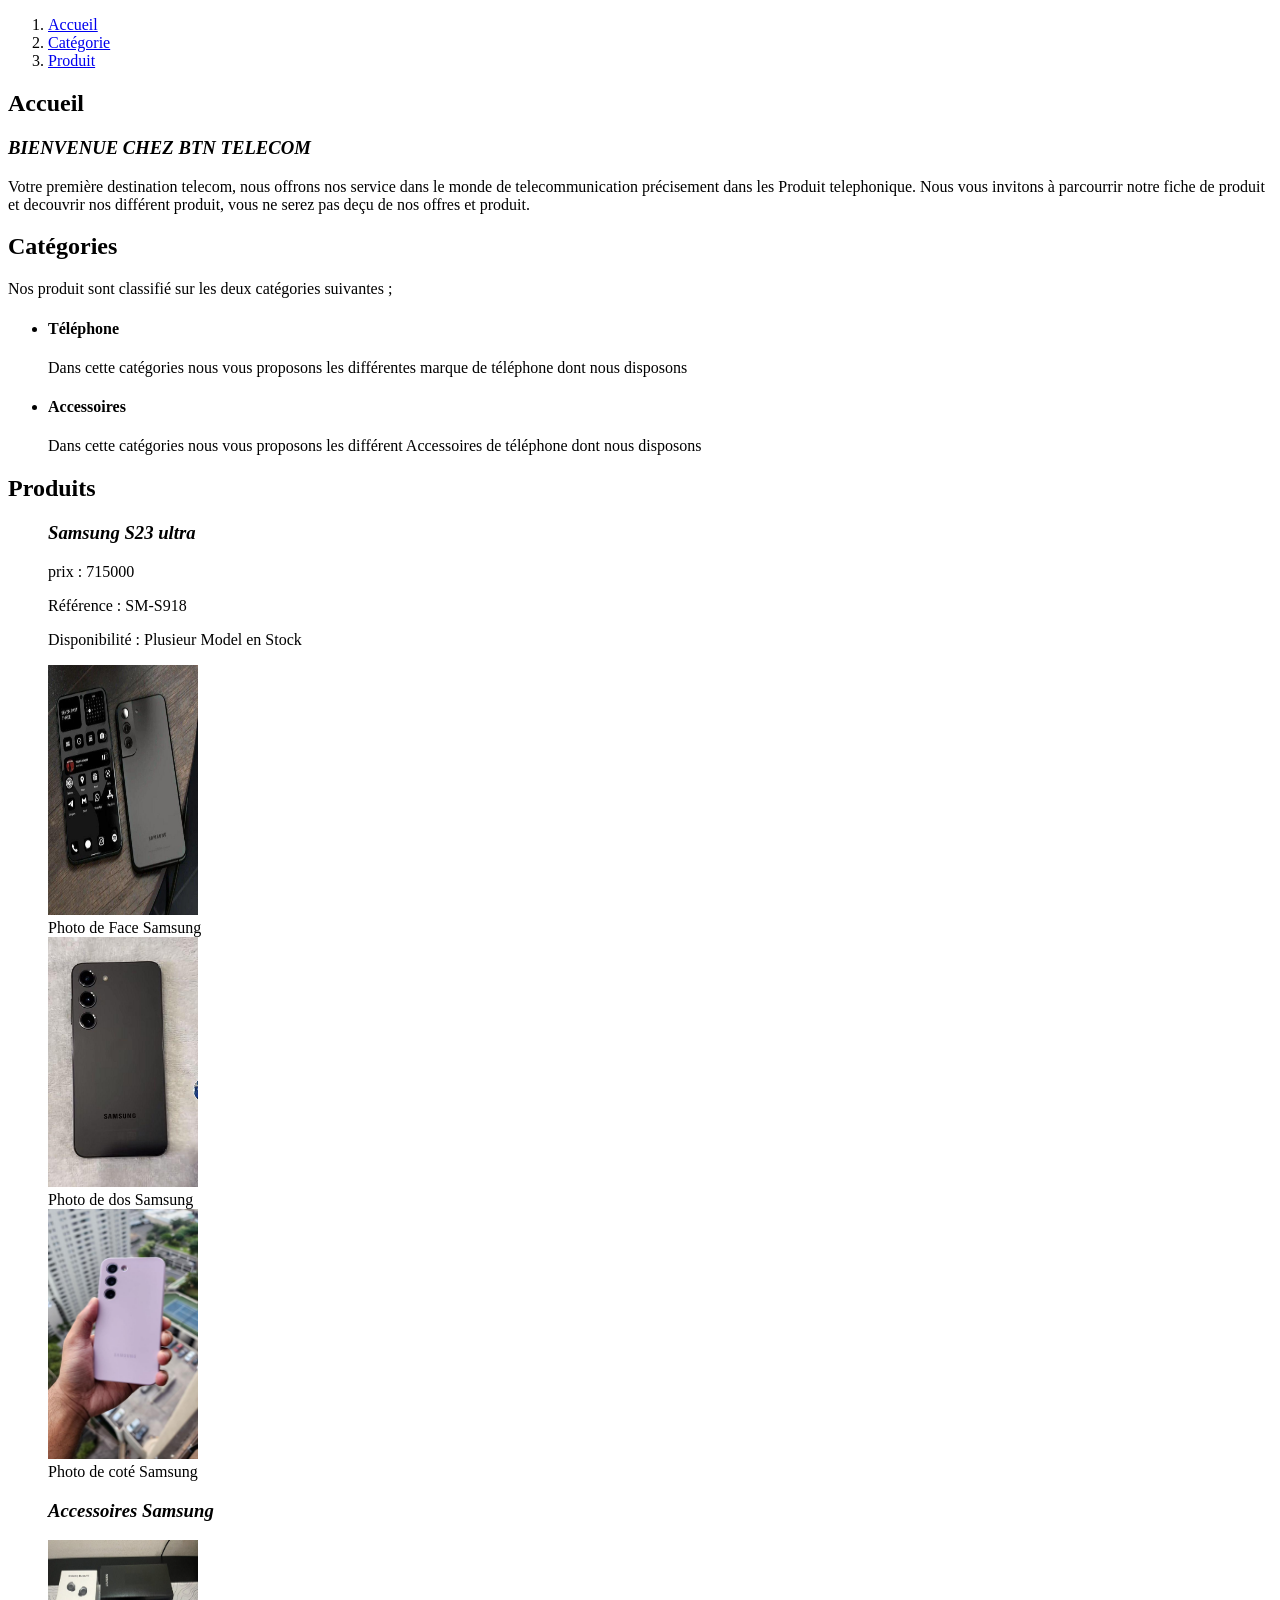
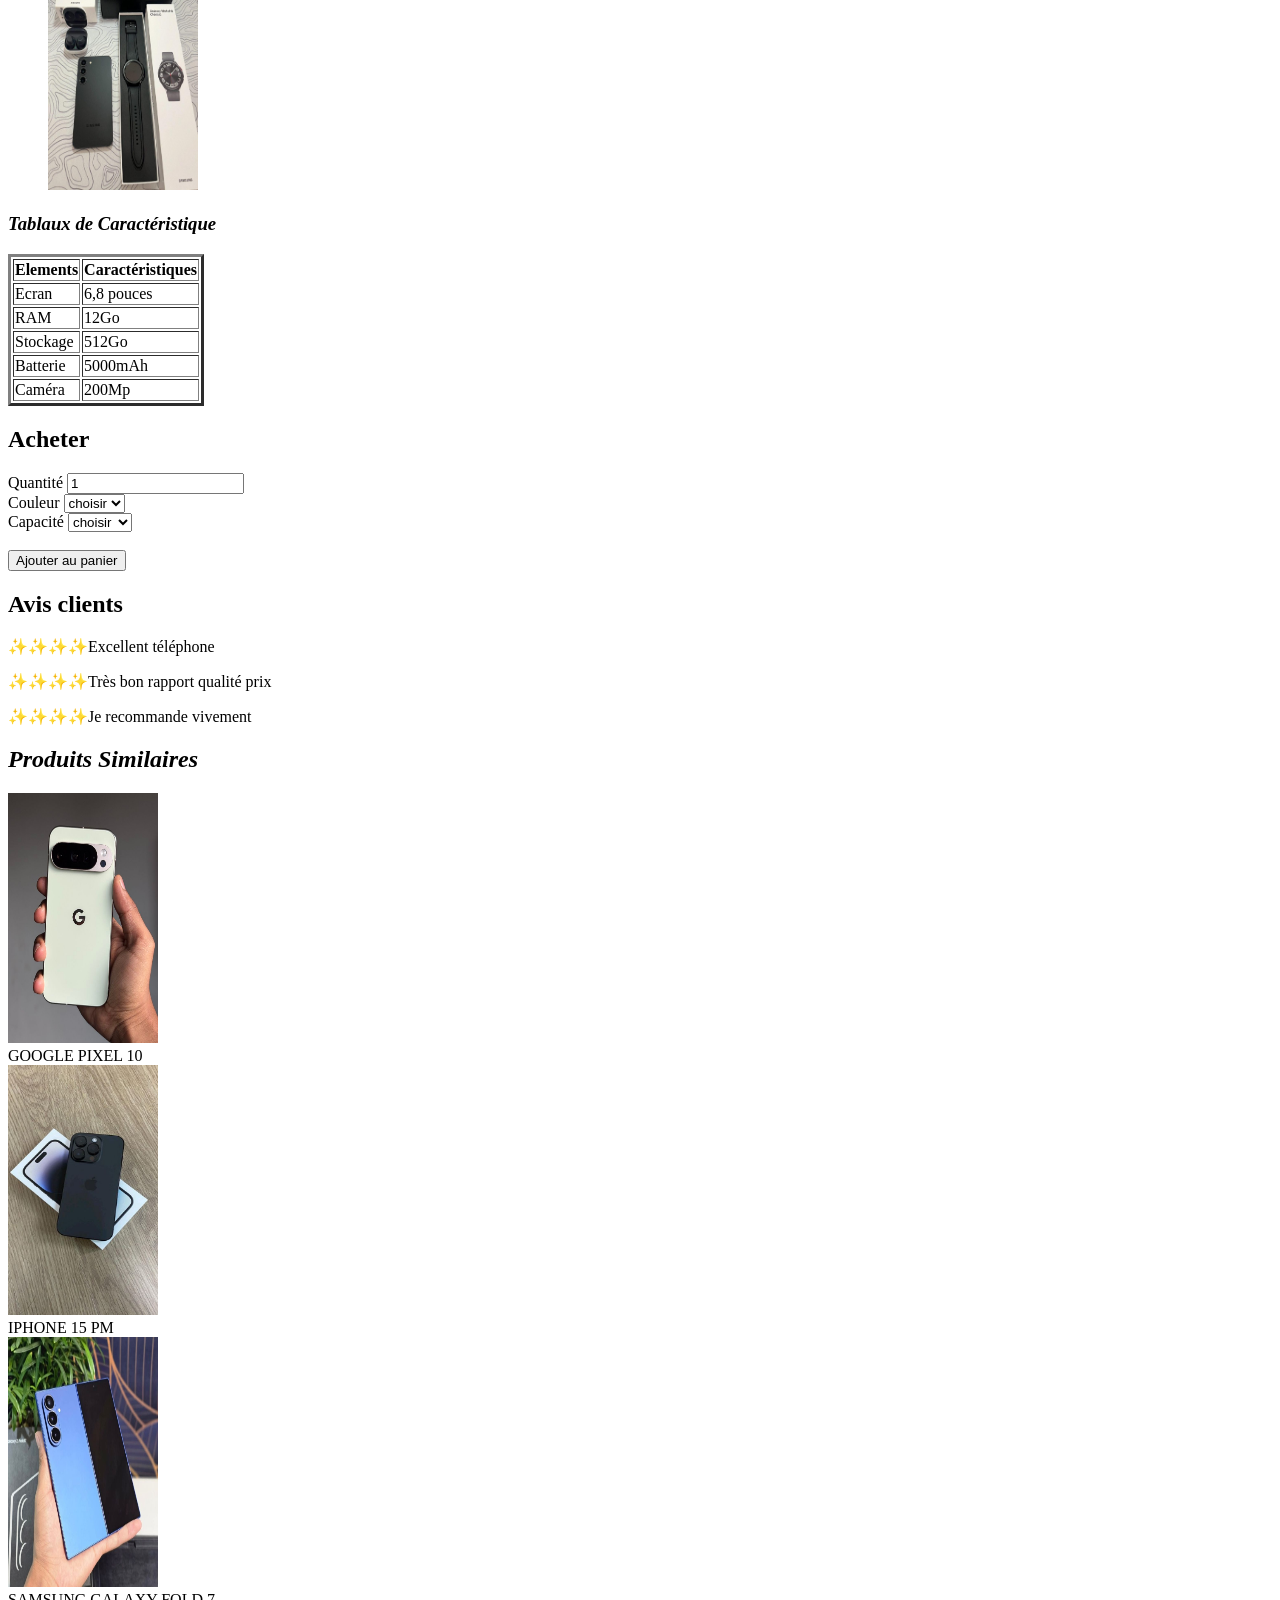
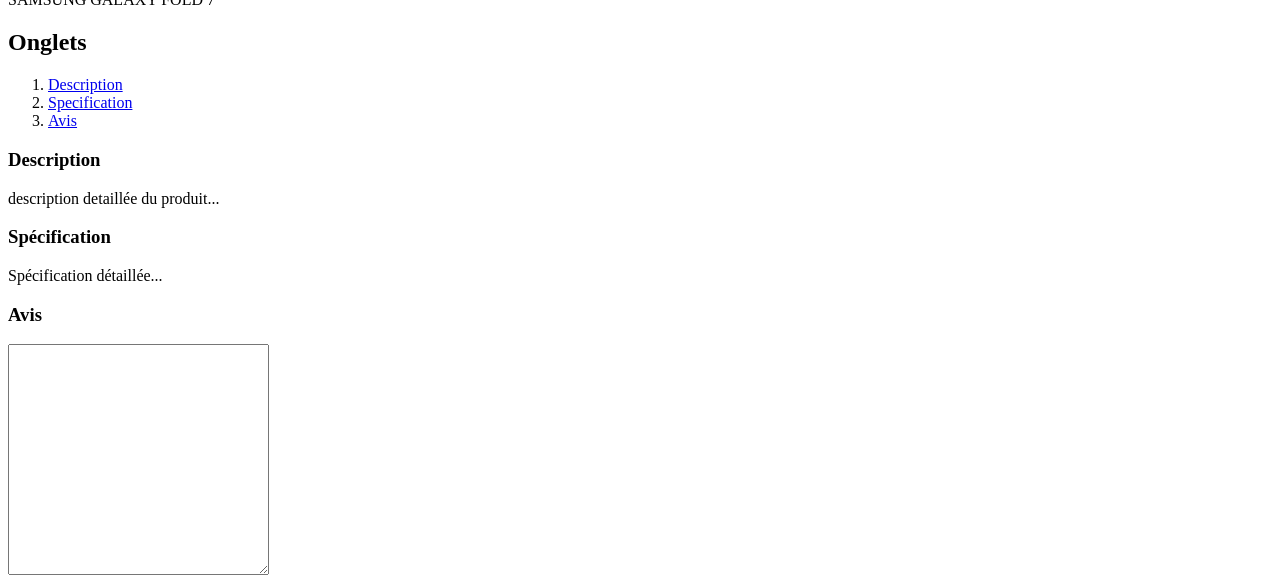
==== commit 185fba8f: "Add files via upload" ====
--- a/index.html
+++ b/index.html
@@ -1,155 +1,197 @@
 <!DOCTYPE html>
 <html lang="fr">
+
 <head>
     <meta charset="UTF-8">
     <meta name="viewport" content="width=device-width, initial-scale=1.0">
-    <title>BTN TELECOM | Boutique Premium</title>
-
-    <link rel="stylesheet" href="style.css">
-    <link href="https://fonts.googleapis.com/css2?family=Inter:wght@300;400;600;800&display=swap" rel="stylesheet">
+    <title>BTN TELECOM</title>
 </head>
 
 <body>
+    <!-- En-tete du site -->
+    <header class="head" id="head-nav">
+        <nav class="nav" id="nav-link">
+            <ol>
+                <li><a href="#Accueil">Accueil</a></li>
+                <li><a href="#Catégorie">Catégorie</a></li>
+                <li><a href="#Produit">Produit</a></li>
+            </ol>
+        </nav>
+    </header>
+    <h2 id="Accueil">
+        Accueil
+    </h2>
+    <h3>
+        <em>
+            BIENVENUE CHEZ BTN TELECOM
+        </em>
+    </h3>
+    <P>
+        Votre première destination telecom, nous offrons nos service dans le monde de telecommunication précisement dans
+        les Produit telephonique. Nous vous invitons à parcourrir notre fiche de produit et decouvrir nos différent
+        produit, vous ne serez pas deçu de nos offres et produit.
+    </P>
+    <h2 id="Catégorie">
+        Catégories
+    </h2>
+    <p>
+        Nos produit sont classifié sur les deux catégories suivantes ;
+    </p>
+    <ul>
+        <li>
+            <h4>
+                Téléphone
+            </h4>
+        </li>
+        <p>
+            Dans cette catégories nous vous proposons les différentes marque de téléphone dont nous disposons
+        </p>
+        <li>
+            <h4>
+                Accessoires
+            </h4>
+        </li>
+        <p>Dans cette catégories nous vous proposons les différent Accessoires de téléphone dont nous disposons</p>
+    </ul>
+    <h2 id="Produit">Produits</h2>
+    <figure>
+        <h3><em>Samsung S23 ultra</em></h3>
+        <p>prix : 715000</p>
+        <P>Référence : SM-S918</P>
+        <P>Disponibilité : Plusieur Model en Stock</P>
+        <img src="Image1.jpg" alt="Photo de Face Samsung" width="150" height="250">
+        <figcaption>
+            Photo de Face Samsung
+        </figcaption>
+        <img src="Image2.jpg" alt="Photo de dos Samsung" width="150" height="250">
+        <FIgcaption>
+            Photo de dos Samsung
+        </FIgcaption>
+        <img src="Image3.jpg" alt="photo de coté Samsung" width="150" height="250">
+        <FIgcaption>
+            Photo de coté Samsung
+        </FIgcaption>
+        <h3><em>Accessoires Samsung</em></h3>
+        <img src="Image4.jpg" alt="Accessoires Samsung" width="150" height="250">
+    </figure>
+    <h3><em>Tablaux de Caractéristique</em></h3>
+    <table id="tab" border="3">
+        <thead>
+            <tr>
+                <th>Elements</th>
+                <th>Caractéristiques</th>
+            </tr>
+        </thead>
+        <tbody id="tbody">
+            <tr>
+                <td>
+                    Ecran
+                </td>
+                <td>
+                    6,8 pouces
+                </td>
+            </tr>
+            <tr>
+                <td>
+                    RAM
+                </td>
+                <td>
+                    12Go
+                </td>
+            </tr>
+            <tr>
+                <td>
+                    Stockage
+                </td>
+                <td>
+                    512Go
+                </td>
+            </tr>
+            <tr>
+                <td>
+                    Batterie
+                </td>
+                <td>
+                    5000mAh
+                </td>
+            </tr>
+            <tr>
+                <td>
+                    Caméra
+                </td>
+                <td>
+                    200Mp
+                </td>
+            </tr>
+        </tbody>
+    </table>
+    <section>
+        <h2>Acheter</h2>
+        <form action="">
+            <label>Quantité</label>
+            <input type="number" min="1" value="1" required><br>
+            <label>Couleur</label>
+            <select name="" id="" required>
+                <option>choisir</option>
+                <option>Noir</option>
+                <option>Bleu</option>
+                <option>Blanc</option>
+                <option>Gris</option>
+            </select>
+            <br>
+            <label>Capacité</label>
+            <select name="" id="" required>
+                <option>choisir</option>
+                <option>64GB</option>
+                <option>128GB</option>
+                <option>256GB</option>
+                <option>512GB</option>
+            </select>
+            <br><br>
+            <button id="bouton" type="submit">Ajouter au panier</button>
+        </form>
+    </section>
+    <section id="sec1">
+        <h2>Avis clients</h2>
+        <p>✨✨✨✨Excellent téléphone</p>
+        <p>✨✨✨✨Très bon rapport qualité prix</p>
+        <p>✨✨✨✨Je recommande vivement</p>
 
-<!-- ================= HEADER ================= -->
-<header>
-    <nav class="container">
-        <div class="logo">
-            <span class="logo-icon">BTN</span>
-            <span class="logo-text">TELECOM</span>
-        </div>
+    </section>
+    <section id="sec2">
+        <h2><em>Produits Similaires</em></h2>
+        <img src="Image7.jpg" alt="vue de dos du telephone" width="150" height="250">
+        <figcaption>
+            GOOGLE PIXEL 10
+        </figcaption>
+        <img src="Image5.jpg" alt="vue de dos" width="150" height="250">
+        <figcaption>
+            IPHONE 15 PM
+        </figcaption>
+        <img src="Image6.jpg" alt="vue de dos" width="150" height="250">
+        <figcaption>
+            SAMSUNG GALAXY FOLD 7
+        </figcaption>
+    </section>
+    <section id="sec3">
+        <h2>Onglets</h2>
+        <nav class="" id="nav-link2">
+            <ol>
+                <li><a href="#description">Description</a></li>
+                <li><a href="#specification">Specification</a></li>
+                <li><a href="#avis">Avis</a></li>
+            </ol>
+        </nav>
+        <h3 id="description">Description</h3>
+        <p>description detaillée du produit...</p>
 
-        <ul>
-            <li><a href="#accueil">Accueil</a></li>
-            <li><a href="#categories">Catégories</a></li>
-            <li><a href="#produits">Produits</a></li>
-        </ul>
-    </nav>
-</header>
+        <h3 id="spécifiaction">Spécification</h3>
+        <p>Spécification détaillée...</p>
 
-<!-- ================= HERO ================= -->
-<section id="accueil" class="hero">
-    <div class="container hero-content">
+        <h3 id="avis">Avis</h3>
+        <textarea cols="30" rows="15" placeholder="">
+        </textarea>
+    </section>
+</body>
 
-        <h1>BTN TELECOM</h1>
-        <h3><em>Votre boutique mobile & accessoires</em></h3>
-
-        <p>
-            Bienvenue chez BTN Telecom, votre destination pour les smartphones et accessoires de qualité.
-            Découvrez nos produits et profitez des meilleures offres du marché.
-        </p>
-
-        <a href="#produits" class="btn">Voir les produits</a>
-
-    </div>
-</section>
-
-<!-- ================= CATEGORIES ================= -->
-<section id="categories" class="categories container">
-
-    <div class="section-title">
-        <h2>Catégories</h2>
-        <p>Nos produits sont classés en deux catégories principales</p>
-    </div>
-
-    <div class="category-grid">
-
-        <div class="card">
-            <div class="icon">📱</div>
-            <h4>Téléphones</h4>
-            <p>Smartphones Android et iPhone de dernière génération.</p>
-        </div>
-
-        <div class="card">
-            <div class="icon">🎧</div>
-            <h4>Accessoires</h4>
-            <p>Casques, chargeurs, coques et accessoires premium.</p>
-        </div>
-
-    </div>
-
-</section>
-
-<!-- ================= PRODUITS ================= -->
-<section id="produits" class="products container">
-
-    <div class="section-title">
-        <h2>Produit phare</h2>
-    </div>
-
-    <!-- PRODUIT -->
-    <div class="product-card">
-
-        <div class="product-info">
-            <h3>Samsung S23 Ultra</h3>
-
-            <div class="badge">Disponible</div>
-
-            <p class="price">715 000 FCFA</p>
-            <p><strong>Référence :</strong> SM-S918</p>
-            <p><strong>Stock :</strong> Plusieurs modèles disponibles</p>
-
-            <button onclick="addToCart('Samsung S23 Ultra', 715000)" class="btn">
-                Ajouter au panier 🛒
-            </button>
-        </div>
-
-        <!-- GALERIE -->
-        <div class="product-gallery">
-
-            <figure>
-                <img src="Image1.jpg" alt="Samsung S23 face">
-                <figcaption>Face</figcaption>
-            </figure>
-
-            <figure>
-                <img src="Image2.jpg" alt="Samsung S23 dos">
-                <figcaption>Dos</figcaption>
-            </figure>
-
-            <figure>
-                <img src="Image3.jpg" alt="Samsung S23 côté">
-                <figcaption>Côté</figcaption>
-            </figure>
-
-        </div>
-
-        <!-- ACCESSOIRES -->
-        <div class="extra-product">
-            <h4>Accessoires Samsung</h4>
-            <img src="Image4.jpg" alt="Accessoires Samsung">
-        </div>
-
-        <!-- TABLE -->
-        <div class="specs">
-            <h3>Caractéristiques techniques</h3>
-
-            <table>
-                <thead>
-                    <tr>
-                        <th>Élément</th>
-                        <th>Caractéristique</th>
-                    </tr>
-                </thead>
-
-                <tbody>
-                    <tr><td>Écran</td><td>6,8 pouces</td></tr>
-                    <tr><td>RAM</td><td>12 Go</td></tr>
-                    <tr><td>Stockage</td><td>512 Go</td></tr>
-                    <tr><td>Batterie</td><td>5000 mAh</td></tr>
-                    <tr><td>Caméra</td><td>200 MP</td></tr>
-                </tbody>
-            </table>
-
-        </div>
-    </div>
-
-</section>
-
-<!-- ================= FOOTER ================= -->
-<footer>
-    <p>&copy; 2026 BTN TELECOM — Tous droits réservés</p>
-</footer>
-<script src="script.js"></script>
-</body>
 </html>
